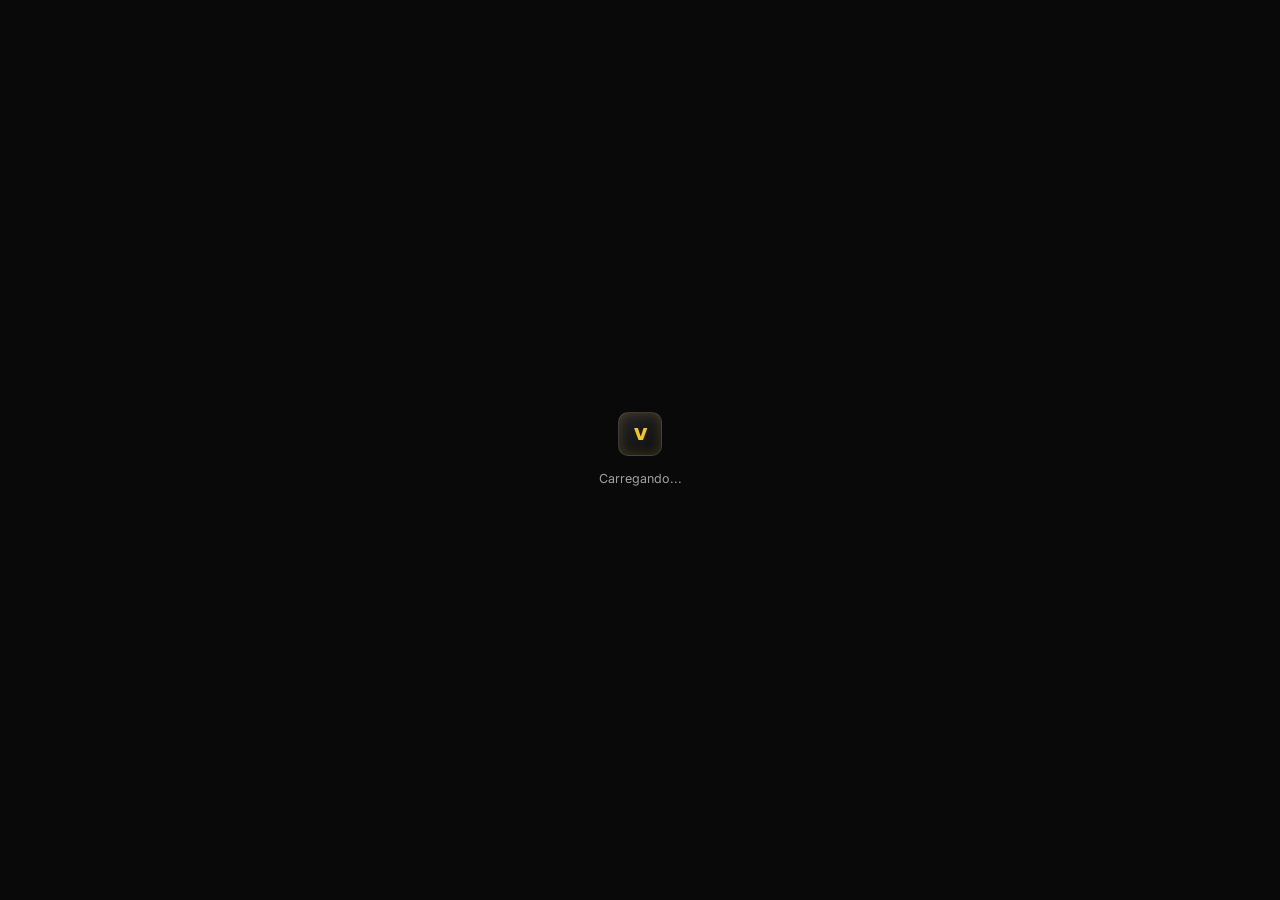
==== index.html @ 4b753980 "primeiro commit" ====
<!DOCTYPE html>
<html lang="pt-BR">
<head>
<meta charset="UTF-8">
<meta name="viewport" content="width=device-width, initial-scale=1.0">
<title>Vigilante — Painel Pessoal</title>
<link rel="preconnect" href="https://fonts.googleapis.com">
<link rel="preconnect" href="https://fonts.gstatic.com" crossorigin>
<link href="https://fonts.googleapis.com/css2?family=Poppins:wght@500;600;700;800&family=Inter:wght@400;500;600;700&display=swap" rel="stylesheet">
<link rel="stylesheet" href="style.css">
</head>
<body data-anim="on">
<div class="spotlight-layer"><div class="spotlight-beam"></div></div>

<!-- Tela de carregamento — evita "piscar" a tela de login antes do Firebase responder -->
<div id="loadingScreen" role="status" aria-live="polite">
  <div class="mark" style="width:44px;height:44px;font-size:18px;">V</div>
  <span>Carregando...</span>
</div>

<!-- Transição leve entre telas (login/cadastro <-> dashboard) -->
<div id="routeTransition" aria-hidden="true"><div class="spin"></div></div>

<!-- Overlay do menu lateral no mobile -->
<div class="sidebar-backdrop" id="sidebarBackdrop"></div>

<!-- ============================= LOGIN ============================= -->
<div class="auth-screen" id="screenLogin">
  <div class="auth-box">
    <div class="mark">V</div>
    <h2>Bem-vindo de volta</h2>
    <div class="sub">Entre para acessar seu painel</div>
    <div class="auth-error" id="loginError"></div>
    <form id="loginForm">
      <div class="field"><label>E-mail</label><input type="email" id="loginEmail" required placeholder="voce@email.com"></div>
      <div class="field"><label>Senha</label><input type="password" id="loginPassword" required placeholder="••••••••"></div>
      <button class="btn btn-accent" type="submit">Entrar</button>
    </form>
    <div class="switch"><a id="goForgot">Esqueci minha senha</a></div>
    <div class="switch">Não tem conta? <a id="goSignup">Criar conta</a></div>
  </div>
</div>

<!-- ============================= CADASTRO ============================= -->
<div class="auth-screen" id="screenSignup">
  <div class="auth-box">
    <div class="mark">V</div>
    <h2>Criar conta</h2>
    <div class="sub">Comece a organizar sua rotina</div>
    <div class="auth-error" id="signupError"></div>
    <form id="signupForm">
      <div class="field"><label>Nome</label><input type="text" id="signupName" required placeholder="Seu nome"></div>
      <div class="field"><label>E-mail</label><input type="email" id="signupEmail" required placeholder="voce@email.com"></div>
      <div class="field"><label>Senha</label><input type="password" id="signupPassword" required minlength="6" placeholder="Mínimo 6 caracteres"></div>
      <div class="field"><label>Confirmar senha</label><input type="password" id="signupConfirm" required minlength="6" placeholder="Repita a senha"></div>
      <button class="btn btn-accent" type="submit">Criar conta</button>
    </form>
    <div class="switch">Já tem conta? <a id="goLoginFromSignup">Entrar</a></div>
  </div>
</div>

<!-- ============================= RECUPERAR SENHA ============================= -->
<div class="auth-screen" id="screenForgot">
  <div class="auth-box">
    <div class="mark">V</div>
    <h2>Recuperar senha</h2>
    <div class="sub">Enviaremos um link de redefinição para o seu e-mail</div>
    <div class="auth-error" id="forgotError"></div>
    <div class="auth-success" id="forgotSuccess"></div>
    <form id="forgotForm">
      <div class="field"><label>E-mail</label><input type="email" id="forgotEmail" required placeholder="voce@email.com"></div>
      <button class="btn btn-accent" type="submit">Enviar link</button>
    </form>
    <div class="switch"><a id="goLoginFromForgot">Voltar para o login</a></div>
  </div>
</div>

<!-- ============================= APP (PROTEGIDO) ============================= -->
<div class="app" id="appRoot">
  <!-- ============================= SIDEBAR ============================= -->
  <aside class="sidebar" id="sidebar">
    <div class="sidebar-head">
      <div class="mark">V</div>
      <div>
        <div class="title">Vigilante</div>
        <div class="sub">painel pessoal</div>
      </div>
      <button class="collapse-btn" id="collapseBtn" title="Recolher menu" aria-label="Recolher menu lateral" aria-expanded="true">◂</button>
    </div>
    <nav class="nav" id="navList" aria-label="Navegação principal">
      <button class="nav-item active" data-view="dashboard" aria-current="page"><span class="ic" aria-hidden="true">🏠</span><span class="label">Dashboard</span></button>
      <button class="nav-item" data-view="financeiro"><span class="ic" aria-hidden="true">💰</span><span class="label">Financeiro</span></button>
      <button class="nav-item" data-view="reserva"><span class="ic" aria-hidden="true">🏦</span><span class="label">Reserva Financeira</span></button>
      <button class="nav-item" data-view="contas"><span class="ic" aria-hidden="true">📅</span><span class="label">Contas</span></button>
      <button class="nav-item" data-view="habitos"><span class="ic" aria-hidden="true">✅</span><span class="label">Hábitos</span></button>
      <button class="nav-item" data-view="notas"><span class="ic" aria-hidden="true">📝</span><span class="label">Notas</span></button>
      <button class="nav-item" data-view="treinos"><span class="ic" aria-hidden="true">🏋️</span><span class="label">Treinos</span></button>
      <button class="nav-item" data-view="config"><span class="ic" aria-hidden="true">⚙️</span><span class="label">Configurações</span></button>
    </nav>
    <div class="sidebar-foot">
      <div class="user-chip">
        <div class="avatar" id="sideAvatar">U</div>
        <div style="flex:1;">
          <div class="name" id="sideName">Usuário</div>
          <div class="role">Modo foco ativo</div>
        </div>
        <button class="icon-btn" id="logoutBtn" title="Sair" aria-label="Sair da conta" style="width:32px;height:32px;">⏻</button>
      </div>
    </div>
  </aside>

  <!-- ============================= MAIN ============================= -->
  <main class="main">
    <div class="topbar">
      <div>
        <div class="greeting" id="greetingText"><span class="wave" aria-hidden="true">👋</span> Olá</div>
        <div class="datetime" id="datetimeText"></div>
      </div>
      <div class="topbar-right">
        <button class="icon-btn mobile-toggle" id="mobileMenuBtn" title="Menu" aria-label="Abrir menu lateral">☰</button>
        <button class="icon-btn" id="exportQuickBtn" title="Exportar dados" aria-label="Exportar dados em JSON">⭳</button>
      </div>
    </div>

    <!-- ---------------- DASHBOARD ---------------- -->
    <section class="view active" id="view-dashboard">
      <div class="grid cols-5" id="dashCards"></div>

      <div class="grid cols-2" style="margin-top:18px;">
        <div class="card">
          <div class="panel-title">Evolução financeira <span class="muted">últimos 6 meses</span></div>
          <div class="canvas-wrap"><canvas id="chartFinance"></canvas></div>
        </div>
        <div class="card">
          <div class="panel-title">Evolução dos hábitos <span class="muted">últimos 7 dias</span></div>
          <div class="canvas-wrap"><canvas id="chartHabits"></canvas></div>
        </div>
      </div>

      <div class="grid cols-2" style="margin-top:18px;">
        <div class="card">
          <div class="panel-title">Resumo do dia</div>
          <div class="list" id="todaySummary"></div>
        </div>
        <div class="card">
          <div class="panel-title">Contas próximas do vencimento</div>
          <div class="list" id="upcomingBills"></div>
        </div>
      </div>
    </section>

    <!-- ---------------- FINANCEIRO ---------------- -->
    <section class="view" id="view-financeiro">
      <div class="section-head">
        <div><h2>Financeiro</h2><p>Receitas, despesas e seu saldo em tempo real</p></div>
        <div style="display:flex; gap:10px;">
          <button class="btn" onclick="openTxModal('receita')">＋ Receita</button>
          <button class="btn btn-accent" onclick="openTxModal('despesa')">＋ Despesa</button>
        </div>
      </div>
      <div class="grid cols-3">
        <div class="card stat-card"><div class="top-row"><span class="label">Total recebido</span><div class="ic-badge">↑</div></div><div class="value" id="finTotalIn">R$ 0,00</div></div>
        <div class="card stat-card"><div class="top-row"><span class="label">Total gasto</span><div class="ic-badge">↓</div></div><div class="value" id="finTotalOut">R$ 0,00</div></div>
        <div class="card stat-card"><div class="top-row"><span class="label">Saldo disponível</span><div class="ic-badge">Σ</div></div><div class="value" id="finBalance">R$ 0,00</div></div>
      </div>
      <div class="grid cols-2" style="margin-top:16px;">
        <div class="card">
          <div class="panel-title">Gráfico mensal</div>
          <div class="canvas-wrap"><canvas id="chartFinanceMonthly"></canvas></div>
        </div>
        <div class="card">
          <div class="panel-title">Histórico <span class="muted" id="txCount"></span></div>
          <div class="list" id="txList" style="max-height:280px; overflow-y:auto;"></div>
        </div>
      </div>
    </section>

    <!-- ---------------- RESERVA FINANCEIRA ---------------- -->
    <section class="view" id="view-reserva">
      <div class="section-head">
        <div><h2>Reserva Financeira</h2><p>Suas metas de longo prazo, sob controle</p></div>
        <button class="btn btn-accent" onclick="openGoalModal()">＋ Nova meta</button>
      </div>
      <div class="grid cols-3" id="goalsGrid"></div>
    </section>

    <!-- ---------------- CONTAS ---------------- -->
    <section class="view" id="view-contas">
      <div class="section-head">
        <div><h2>Contas</h2><p>Suas contas fixas, sempre em dia</p></div>
        <button class="btn btn-accent" onclick="openBillModal()">＋ Nova conta</button>
      </div>
      <div class="list" id="billsList"></div>
    </section>

    <!-- ---------------- HÁBITOS ---------------- -->
    <section class="view" id="view-habitos">
      <div class="section-head">
        <div><h2>Hábitos</h2><p>Disciplina diária, medida com precisão</p></div>
        <button class="btn btn-accent" onclick="openHabitModal()">＋ Novo hábito</button>
      </div>
      <div class="grid cols-3" id="habitsGrid"></div>
    </section>

    <!-- ---------------- NOTAS ---------------- -->
    <section class="view" id="view-notas">
      <div class="section-head">
        <div><h2>Notas</h2><p>Suas anotações, organizadas por data</p></div>
        <div style="display:flex; gap:10px; align-items:center;">
          <div class="search-bar"><span>🔍</span><input type="text" id="noteSearch" placeholder="Pesquisar notas..."></div>
          <button class="btn btn-accent" onclick="openNoteModal()">＋ Nova nota</button>
        </div>
      </div>
      <div class="notes-grid" id="notesGrid"></div>
    </section>

    <!-- ---------------- TREINOS ---------------- -->
    <section class="view" id="view-treinos">
      <div class="section-head">
        <div><h2>Treinos</h2><p>Cargas, séries e evolução na academia</p></div>
        <button class="btn btn-accent" onclick="openWorkoutModal()">＋ Registrar exercício</button>
      </div>
      <div class="grid cols-3" style="margin-bottom:16px;">
        <div class="card stat-card"><span class="label">Treinos realizados</span><div class="value" id="wkTotal">0</div></div>
        <div class="card stat-card"><span class="label">Tempo médio de treino</span><div class="value" id="wkAvgTime">0 min</div></div>
        <div class="card stat-card"><span class="label">Grupo mais treinado</span><div class="value" id="wkTopGroup">—</div></div>
      </div>
      <div class="tabs" id="workoutTabs"></div>
      <div class="grid cols-2">
        <div class="card">
          <div class="panel-title">Histórico</div>
          <div class="list" id="workoutHistory" style="max-height:320px; overflow-y:auto;"></div>
        </div>
        <div class="card">
          <div class="panel-title">Evolução de carga</div>
          <div class="canvas-wrap"><canvas id="chartLoad"></canvas></div>
        </div>
      </div>
    </section>

    <!-- ---------------- CONFIGURAÇÕES ---------------- -->
    <section class="view" id="view-config">
      <div class="section-head"><div><h2>Configurações</h2><p>Personalize seu painel</p></div></div>
      <div class="grid cols-2">
        <div class="card">
          <div class="panel-title">Perfil</div>
          <div class="avatar-upload">
            <button type="button" class="avatar-big" id="avatarBig" aria-label="Alterar foto de perfil">
              <span id="avatarBigInner">U</span>
              <span class="edit-badge" id="avatarEditBadge">Trocar foto</span>
            </button>
            <div class="meta">JPG, PNG ou WEBP<br>Tamanho máximo de 5 MB</div>
            <input type="file" id="avatarFileInput" accept="image/jpeg,image/png,image/webp" class="sr-only" aria-hidden="true">
          </div>
          <div class="field"><label>Nome de usuário</label><input type="text" id="cfgName" placeholder="Seu nome"></div>
          <button class="btn btn-accent" onclick="saveProfile()">Salvar perfil</button>
        </div>
        <div class="card">
          <div class="panel-title">Aparência</div>
          <div class="settings-row">
            <div><div class="lbl">Cor de destaque</div><div class="desc">Escolha a cor principal da interface</div></div>
            <div style="display:flex; gap:10px;" id="colorDots"></div>
          </div>
          <div class="settings-row">
            <div><div class="lbl">Animações</div><div class="desc">Ativar transições e efeitos visuais</div></div>
            <div class="toggle on" id="animToggle" onclick="toggleAnim()"><div class="knob"></div></div>
          </div>
        </div>
        <div class="card">
          <div class="panel-title">Dados</div>
          <div class="settings-row">
            <div><div class="lbl">Exportar dados</div><div class="desc">Baixe um backup em formato JSON</div></div>
            <button class="btn" onclick="exportData()">Exportar</button>
          </div>
          <div class="settings-row">
            <div><div class="lbl">Importar dados</div><div class="desc">Restaure um backup anterior</div></div>
            <label class="btn" style="cursor:pointer;">Importar<input type="file" id="importFile" accept=".json" style="display:none;"></label>
          </div>
          <div class="settings-row">
            <div><div class="lbl">Limpar dados</div><div class="desc">Apaga tudo e reinicia o painel</div></div>
            <button class="btn" style="color:var(--danger); border-color:var(--danger-dim);" onclick="clearData()">Limpar tudo</button>
          </div>
        </div>
      </div>
    </section>
  </main>
</div>

<!-- ============================= MODAL (genérico) ============================= -->
<div class="modal-backdrop" id="modalBackdrop" role="presentation">
  <div class="modal" id="modalBox" role="dialog" aria-modal="true"></div>
</div>

<div id="toast-wrap" role="status" aria-live="polite"></div>

<!-- app.js é um módulo ES: importa firebase.js, auth.js e database.js internamente -->
<script type="module" src="app.js"></script>
</body>
</html>
---- style.css ----
/* =========================================================
   TOKENS — paleta, tipografia, sombras, raios
   ========================================================= */
:root{
  --bg:#09090a;
  --bg-grid: radial-gradient(circle at 15% 8%, rgba(245,197,24,0.055), transparent 45%),
             radial-gradient(circle at 85% 92%, rgba(255,255,255,0.02), transparent 40%);
  --surface: rgba(24,24,26,0.72);
  --surface-solid:#161618;
  --surface-2:#1d1d20;
  --surface-3:#242428;
  --graphite:#232326;
  --border: rgba(255,255,255,0.07);
  --border-strong: rgba(255,255,255,0.16);
  --accent:#F5C518;
  --accent-rgb:245,197,24;
  --accent-dim: rgba(245,197,24,0.14);
  --accent-dimmer: rgba(245,197,24,0.06);
  --accent-ink:#171400;
  --text:#F2F2F4;
  --text-dim:#9fa0a6;
  --text-faint:#63636a;
  --danger:#f0555a;
  --danger-dim: rgba(240,85,90,0.14);
  --success:#32dc90;
  --success-dim: rgba(50,220,144,0.14);
  --warn:#f5a623;
  --warn-dim: rgba(245,166,35,0.14);
  --radius-lg:20px;
  --radius-md:14px;
  --radius-sm:10px;
  --shadow-soft: 0 1px 0 rgba(255,255,255,0.03) inset, 0 14px 34px rgba(0,0,0,0.4), 0 2px 8px rgba(0,0,0,0.3);
  --shadow-lift: 0 1px 0 rgba(255,255,255,0.04) inset, 0 22px 48px rgba(0,0,0,0.48), 0 4px 12px rgba(0,0,0,0.35);
  --shadow-glow: 0 0 0 1px rgba(var(--accent-rgb),0.2), 0 10px 28px rgba(var(--accent-rgb),0.1);
  --ease: cubic-bezier(.22,1,.36,1);
  --ease-in: cubic-bezier(.5,0,.75,0);
  --dur-fast:.16s;
  --dur:.32s;
  --dur-slow:.5s;
  --sidebar-w: 252px;
  --sidebar-w-collapsed: 80px;
}
[data-anim="off"] *{ transition-duration: 0s !important; animation-duration: 0s !important; scroll-behavior:auto !important; }
@media (prefers-reduced-motion: reduce){
  *{ animation-duration: .001ms !important; transition-duration: .001ms !important; }
}

*{box-sizing:border-box; margin:0; padding:0;}
html{ scroll-behavior:smooth; }
html,body{height:100%;}
body{
  background:var(--bg);
  background-image: var(--bg-grid);
  color:var(--text);
  font-family:'Inter',system-ui,-apple-system,sans-serif;
  -webkit-font-smoothing:antialiased;
  text-rendering:optimizeLegibility;
  min-height:100vh;
  overflow-x:hidden;
  line-height:1.45;
  font-size:15px;
}
h1,h2,h3,.display{ font-family:'Poppins',system-ui,sans-serif; letter-spacing:-0.015em; line-height:1.25; }
p{ line-height:1.6; }
::selection{ background: var(--accent-dim); color:var(--accent); }
::-webkit-scrollbar{ width:8px; height:8px; }
::-webkit-scrollbar-thumb{ background:var(--graphite); border-radius:10px; }
::-webkit-scrollbar-thumb:hover{ background:var(--surface-3); }
::-webkit-scrollbar-track{ background:transparent; }
a{color:inherit;}
button{ font-family:inherit; cursor:pointer; color:inherit; }
button:disabled{ opacity:.6; cursor:not-allowed; }
img{ max-width:100%; display:block; }
:focus-visible{ outline:2px solid var(--accent); outline-offset:2px; border-radius:4px; }
.sr-only{ position:absolute; width:1px; height:1px; padding:0; margin:-1px; overflow:hidden; clip:rect(0,0,0,0); white-space:nowrap; border:0; }

/* =========================================================
   SPOTLIGHT — elemento de assinatura: feixe de vigia varrendo
   o topo do painel, discreto, remete à atmosfera sem copiar IP
   ========================================================= */
.spotlight-layer{
  position:fixed; inset:0; pointer-events:none; z-index:0; overflow:hidden;
}
.spotlight-beam{
  position:absolute; top:-40%; left:50%;
  width:140vmax; height:140vmax;
  background: conic-gradient(from 0deg at 50% 50%,
    transparent 0deg, rgba(var(--accent-rgb),0.05) 6deg, transparent 14deg, transparent 360deg);
  transform-origin:50% 50%;
  animation: sweep 16s linear infinite;
  opacity:.65;
  transform: translateX(-50%);
}
@keyframes sweep{ to{ transform: translateX(-50%) rotate(360deg); } }

/* =========================================================
   LAYOUT — .app começa oculto; só aparece com .active
   (correção do bug em que o menu lateral ficava visível após logout)
   ========================================================= */
.app{ display:none; min-height:100vh; position:relative; z-index:1; }
.app.active{ display:flex; animation: fadein var(--dur-slow) var(--ease); }

/* ---------- Sidebar ---------- */
.sidebar{
  width:var(--sidebar-w);
  flex-shrink:0;
  background: linear-gradient(180deg, rgba(21,21,23,.92), rgba(11,11,12,.94));
  border-right:1px solid var(--border);
  backdrop-filter: blur(20px); -webkit-backdrop-filter: blur(20px);
  display:flex; flex-direction:column;
  transition: width var(--dur) var(--ease), transform var(--dur) var(--ease);
  position:sticky; top:0; height:100vh; z-index:40;
}
.sidebar.collapsed{ width:var(--sidebar-w-collapsed); }
.sidebar-head{
  display:flex; align-items:center; gap:12px;
  padding:22px 20px; border-bottom:1px solid var(--border);
  white-space:nowrap; overflow:hidden;
}
.mark{
  width:34px; height:34px; border-radius:10px; flex-shrink:0;
  background: linear-gradient(145deg, var(--graphite), #0f0f10);
  border:1px solid var(--border-strong);
  display:flex; align-items:center; justify-content:center;
  color:var(--accent); font-weight:800; font-family:'Poppins';
  box-shadow: inset 0 0 12px rgba(var(--accent-rgb),.2);
}
.sidebar-head .title{ font-weight:700; font-size:15.5px; }
.sidebar-head .sub{ font-size:11px; color:var(--text-faint); margin-top:1px; }
.collapse-btn{
  margin-left:auto; background:none; border:none; color:var(--text-dim);
  width:30px; height:30px; border-radius:8px; display:flex; align-items:center; justify-content:center;
  transition:background var(--dur-fast), color var(--dur-fast);
}
.collapse-btn:hover{ background:var(--graphite); color:var(--text); }
.sidebar.collapsed .sidebar-head .title,
.sidebar.collapsed .sidebar-head .sub,
.sidebar.collapsed .collapse-btn{ display:none; }
.sidebar.collapsed .sidebar-head{ justify-content:center; }

.nav{ flex:1; padding:14px 12px; display:flex; flex-direction:column; gap:2px; overflow-y:auto; overflow-x:hidden; }
.nav-item{
  display:flex; align-items:center; gap:12px; padding:11px 12px; border-radius:var(--radius-sm);
  color:var(--text-dim); font-size:13.5px; font-weight:500; text-decoration:none; border:none;
  background:none; width:100%; text-align:left; white-space:nowrap; overflow:hidden;
  transition: background var(--dur-fast) var(--ease), color var(--dur-fast) var(--ease);
  position:relative;
}
.nav-item .ic{ font-size:16px; flex-shrink:0; width:20px; text-align:center; }
.nav-item:hover{ background:var(--graphite); color:var(--text); }
.nav-item.active{ background:var(--accent-dim); color:var(--accent); font-weight:600; }
.nav-item.active::before{
  content:''; position:absolute; left:-12px; top:50%; transform:translateY(-50%);
  width:4px; height:60%; background:var(--accent); border-radius:0 4px 4px 0;
}
.sidebar.collapsed .nav-item span.label{ display:none; }
.sidebar.collapsed .nav-item{ justify-content:center; }

.sidebar-foot{ padding:16px; border-top:1px solid var(--border); }
.user-chip{ display:flex; align-items:center; gap:10px; padding:8px; border-radius:var(--radius-sm); }
.avatar{
  width:36px; height:36px; border-radius:50%; flex-shrink:0; object-fit:cover;
  border:1.5px solid var(--accent); background:var(--graphite);
  display:flex; align-items:center; justify-content:center; font-weight:700; color:var(--accent);
  overflow:hidden; font-size:14px;
}
.user-chip .name{ font-size:13px; font-weight:600; white-space:nowrap; overflow:hidden; text-overflow:ellipsis; }
.user-chip .role{ font-size:11px; color:var(--text-faint); }
.sidebar.collapsed .user-chip .name, .sidebar.collapsed .user-chip .role, .sidebar.collapsed #logoutBtn{ display:none; }

/* Overlay escuro atrás do menu lateral no mobile — fecha ao clicar fora */
.sidebar-backdrop{
  display:none; position:fixed; inset:0; background:rgba(0,0,0,.55); z-index:35;
  opacity:0; transition:opacity var(--dur) var(--ease);
}
.sidebar-backdrop.show{ display:block; opacity:1; }

/* ---------- Main ---------- */
.main{ flex:1; min-width:0; padding:30px 36px 64px; position:relative; }
.topbar{ display:flex; align-items:flex-end; justify-content:space-between; margin-bottom:28px; gap:16px; flex-wrap:wrap; }
.greeting{ font-size:27px; font-weight:700; display:flex; align-items:center; gap:10px; }
.greeting .wave{ display:inline-block; animation: wave 2.4s ease-in-out infinite; transform-origin:70% 70%; }
@keyframes wave{ 0%,100%{transform:rotate(0)} 15%{transform:rotate(14deg)} 30%{transform:rotate(-8deg)} 45%{transform:rotate(14deg)} 60%{transform:rotate(0)} }
.datetime{ color:var(--text-dim); font-size:13px; margin-top:6px; }
.topbar-right{ display:flex; align-items:center; gap:10px; }
.icon-btn{
  width:40px; height:40px; border-radius:12px; background:var(--surface); border:1px solid var(--border);
  color:var(--text-dim); display:flex; align-items:center; justify-content:center; font-size:16px;
  transition: all var(--dur-fast) var(--ease); box-shadow: var(--shadow-soft);
}
.icon-btn:hover{ border-color:var(--accent); color:var(--accent); transform:translateY(-1px); }
.icon-btn:active{ transform:translateY(0); }

section.view{ display:none; }
section.view.active{ display:block; animation: fadein var(--dur-slow) var(--ease); }
@keyframes fadein{ from{opacity:0; transform:translateY(10px);} to{opacity:1; transform:translateY(0);} }

.section-head{ display:flex; align-items:center; justify-content:space-between; margin-bottom:20px; flex-wrap:wrap; gap:10px; }
.section-head h2{ font-size:21px; font-weight:700; }
.section-head p{ color:var(--text-dim); font-size:12.5px; margin-top:4px; }

/* ---------- Cards / Glass ---------- */
.card{
  background:var(--surface); border:1px solid var(--border); border-radius:var(--radius-lg);
  backdrop-filter: blur(16px); -webkit-backdrop-filter: blur(16px);
  box-shadow: var(--shadow-soft);
  padding:22px;
  transition: box-shadow var(--dur) var(--ease), border-color var(--dur) var(--ease);
}
.grid{ display:grid; gap:18px; }
.grid.cols-5{ grid-template-columns:repeat(5,1fr); }
.grid.cols-3{ grid-template-columns:repeat(3,1fr); }
.grid.cols-2{ grid-template-columns:repeat(2,1fr); }
@media (max-width:1200px){ .grid.cols-5{grid-template-columns:repeat(3,1fr);} }
@media (max-width:1024px){ .grid.cols-3{grid-template-columns:repeat(2,1fr);} .main{padding:26px 24px 56px;} }
@media (max-width:820px){ .grid.cols-5,.grid.cols-2{grid-template-columns:repeat(2,1fr);} }
@media (max-width:640px){ .grid.cols-5,.grid.cols-3,.grid.cols-2{grid-template-columns:1fr;} .main{padding:18px 14px 48px;} .greeting{font-size:22px;} }

.stat-card{ display:flex; flex-direction:column; gap:12px; transition: transform var(--dur) var(--ease), border-color var(--dur), box-shadow var(--dur); }
.stat-card:hover{ transform:translateY(-3px); border-color:var(--border-strong); box-shadow:var(--shadow-lift); }
.stat-card .top-row{ display:flex; align-items:center; justify-content:space-between; }
.stat-card .ic-badge{
  width:36px; height:36px; border-radius:11px; background:var(--accent-dimmer);
  display:flex; align-items:center; justify-content:center; color:var(--accent); font-size:16px;
}
.stat-card .label{ font-size:11.5px; color:var(--text-dim); text-transform:uppercase; letter-spacing:.07em; font-weight:600; }
.stat-card .value{ font-size:23px; font-weight:700; font-variant-numeric:tabular-nums; letter-spacing:-.01em; }
.stat-card .delta{ font-size:11.5px; color:var(--text-faint); }
.delta.up{ color:var(--success); } .delta.down{ color:var(--danger); }

.panel-title{ font-size:14.5px; font-weight:600; margin-bottom:16px; display:flex; align-items:center; justify-content:space-between; }
.panel-title .muted{ font-size:11.5px; color:var(--text-faint); font-weight:400; }

/* ---------- Buttons ---------- */
.btn{
  border:1px solid var(--border); background:var(--surface-2); color:var(--text);
  padding:10px 16px; border-radius:var(--radius-sm); font-size:13px; font-weight:600;
  display:inline-flex; align-items:center; justify-content:center; gap:7px; transition:all var(--dur-fast) var(--ease);
  position:relative;
}
.btn:hover{ border-color:var(--border-strong); transform:translateY(-1px); background:var(--surface-3); }
.btn:active{ transform:translateY(0); }
.btn-accent{ background:var(--accent); color:var(--accent-ink); border-color:var(--accent); }
.btn-accent:hover{ box-shadow:0 8px 22px rgba(var(--accent-rgb),.35); background:var(--accent); filter:brightness(1.05); }
.btn-ghost{ background:transparent; border-color:transparent; color:var(--text-dim); padding:6px 8px; box-shadow:none; }
.btn-ghost:hover{ color:var(--accent); background:var(--accent-dimmer); transform:none; }
.btn-danger-ghost{ background:transparent; border-color:transparent; color:var(--text-dim); padding:6px 8px; box-shadow:none; }
.btn-danger-ghost:hover{ color:var(--danger); background:var(--danger-dim); transform:none; }
.btn-sm{ padding:6px 11px; font-size:12px; }

/* Estado de carregamento em botões (ex: enviando formulário de login) */
.btn.is-loading{ color:transparent !important; pointer-events:none; }
.btn.is-loading::after{
  content:''; position:absolute; width:16px; height:16px; border-radius:50%;
  border:2px solid rgba(0,0,0,.25); border-top-color:currentColor; color:var(--accent-ink);
  animation: spin .7s linear infinite;
}
.btn:not(.btn-accent).is-loading::after{ color:var(--text); border:2px solid rgba(255,255,255,.15); border-top-color:var(--accent); }
@keyframes spin{ to{ transform:rotate(360deg); } }

/* ---------- Tables / lists ---------- */
.list{ display:flex; flex-direction:column; gap:9px; }
.row-item{
  display:flex; align-items:center; gap:12px; padding:13px 14px; border-radius:var(--radius-md);
  background:var(--surface-2); border:1px solid transparent; transition:border-color var(--dur-fast), transform var(--dur-fast);
}
.row-item:hover{ border-color:var(--border); }
.row-item .ic{ width:36px; height:36px; border-radius:10px; display:flex; align-items:center; justify-content:center; flex-shrink:0; font-size:15px; }
.row-item .info{ flex:1; min-width:0; }
.row-item .info .t1{ font-size:13.5px; font-weight:600; }
.row-item .info .t2{ font-size:11.5px; color:var(--text-faint); margin-top:1px; }
.row-item .amount{ font-weight:700; font-variant-numeric:tabular-nums; font-size:13.5px; white-space:nowrap; }
.amount.in{ color:var(--success); } .amount.out{ color:var(--danger); }
.row-actions{ display:flex; gap:2px; flex-shrink:0; }

.badge{ padding:4px 10px; border-radius:20px; font-size:10.5px; font-weight:700; text-transform:uppercase; letter-spacing:.04em; border:none; }
.badge.paid{ background:var(--success-dim); color:var(--success); }
.badge.pending{ background:var(--warn-dim); color:var(--warn); }
.badge.late{ background:var(--danger-dim); color:var(--danger); }

.empty{ text-align:center; padding:44px 20px; color:var(--text-faint); font-size:13px; }
.empty .ic{ font-size:32px; display:block; margin-bottom:12px; opacity:.55; }

/* ---------- Progress ---------- */
.progress-bar{ height:9px; border-radius:20px; background:var(--graphite); overflow:hidden; }
.progress-bar > div{ height:100%; background:linear-gradient(90deg, var(--accent), #fff3c4); border-radius:20px; transition:width .7s var(--ease); }

.dial{ position:relative; width:76px; height:76px; flex-shrink:0; }
.dial svg{ transform:rotate(-90deg); }
.dial .bg{ stroke:var(--graphite); fill:none; stroke-width:7; }
.dial .fg{ stroke:var(--accent); fill:none; stroke-width:7; stroke-linecap:round; transition:stroke-dashoffset .8s var(--ease); }
.dial .pct{ position:absolute; inset:0; display:flex; align-items:center; justify-content:center; font-size:13px; font-weight:700; }

/* ---------- Forms / Modal ---------- */
.modal-backdrop{
  position:fixed; inset:0; background:rgba(0,0,0,.62); backdrop-filter:blur(5px);
  display:flex; align-items:center; justify-content:center; z-index:100; opacity:0; pointer-events:none;
  transition:opacity var(--dur) var(--ease); padding:20px;
}
.modal-backdrop.open{ opacity:1; pointer-events:all; }
.modal{
  background:var(--surface-solid); border:1px solid var(--border-strong); border-radius:var(--radius-lg);
  width:min(460px,94vw); max-height:86vh; overflow-y:auto; box-shadow:var(--shadow-lift);
  transform:translateY(16px) scale(.97); transition:transform var(--dur) var(--ease); padding:26px;
}
.modal-backdrop.open .modal{ transform:translateY(0) scale(1); }
.modal-head{ display:flex; align-items:center; justify-content:space-between; margin-bottom:20px; }
.modal-head h3{ font-size:16.5px; font-weight:700; }
.field{ margin-bottom:15px; }
.field label{ display:block; font-size:11.5px; color:var(--text-dim); margin-bottom:7px; font-weight:600; text-transform:uppercase; letter-spacing:.05em; }
.field input, .field select, .field textarea{
  width:100%; background:var(--surface-2); border:1px solid var(--border); color:var(--text);
  padding:11px 13px; border-radius:var(--radius-sm); font-size:13.5px; font-family:inherit;
  transition:border-color var(--dur-fast), box-shadow var(--dur-fast);
}
.field input:focus, .field select:focus, .field textarea:focus{ border-color:var(--accent); box-shadow:0 0 0 3px var(--accent-dimmer); outline:none; }
.field textarea{ resize:vertical; min-height:72px; }
.field-row{ display:flex; gap:10px; }
.field-row > .field{ flex:1; min-width:0; }
@media (max-width:480px){ .field-row{ flex-direction:column; gap:0; } }
.chip-select{ display:flex; flex-wrap:wrap; gap:7px; }
.chip-select .chip{
  padding:6px 12px; border-radius:20px; background:var(--surface-2); border:1px solid var(--border);
  font-size:12px; color:var(--text-dim); transition:all var(--dur-fast); cursor:pointer;
}
.chip-select .chip.active{ background:var(--accent-dim); border-color:var(--accent); color:var(--accent); }
.modal-actions{ display:flex; justify-content:flex-end; gap:10px; margin-top:8px; }

/* ---------- Toast ---------- */
#toast-wrap{ position:fixed; bottom:22px; right:22px; display:flex; flex-direction:column; gap:10px; z-index:200; max-width:calc(100vw - 32px); }
.toast{
  background:var(--surface-solid); border:1px solid var(--border-strong); border-left:3px solid var(--accent);
  padding:13px 16px; border-radius:var(--radius-sm); font-size:13px; box-shadow:var(--shadow-lift);
  animation: toastin .35s var(--ease); max-width:300px;
}
@keyframes toastin{ from{opacity:0; transform:translateX(24px);} to{opacity:1; transform:translateX(0);} }
.toast.success{ border-left-color:var(--success); } .toast.danger{ border-left-color:var(--danger); }

/* ---------- Habit "check" burst ---------- */
.burst{ position:fixed; pointer-events:none; z-index:300; font-size:22px; animation:burstUp 0.9s ease-out forwards; }
@keyframes burstUp{ 0%{ transform:translateY(0) scale(.6); opacity:1;} 100%{ transform:translateY(-46px) scale(1.3); opacity:0;} }

/* ---------- Tabs (workout split) ---------- */
.tabs{ display:flex; gap:8px; flex-wrap:wrap; margin-bottom:18px; }
.tab{ padding:8px 15px; border-radius:20px; background:var(--surface-2); border:1px solid var(--border); font-size:12.5px; color:var(--text-dim); transition:all var(--dur-fast); }
.tab:hover{ border-color:var(--border-strong); color:var(--text); }
.tab.active{ background:var(--accent-dim); border-color:var(--accent); color:var(--accent); font-weight:600; }

/* ---------- Notes ---------- */
.notes-grid{ display:grid; grid-template-columns:repeat(auto-fill,minmax(230px,1fr)); gap:14px; }
.note-card{ background:var(--surface-2); border:1px solid var(--border); border-radius:var(--radius-md); padding:16px; position:relative; transition:transform var(--dur-fast), box-shadow var(--dur-fast); min-height:140px; display:flex; flex-direction:column; }
.note-card:hover{ transform:translateY(-2px); border-color:var(--border-strong); box-shadow:var(--shadow-soft); }
.note-card .pin{ position:absolute; top:12px; right:12px; color:var(--text-faint); background:none; border:none; font-size:14px; }
.note-card.pinned .pin{ color:var(--accent); }
.note-card h4{ font-size:13.5px; font-weight:700; margin-bottom:6px; padding-right:22px; }
.note-card p{
  font-size:12px; color:var(--text-dim); flex:1; line-height:1.55;
  display:-webkit-box; -webkit-line-clamp:5; -webkit-box-orient:vertical; overflow:hidden;
  white-space:pre-wrap; word-break:break-word;
}
.note-card .meta{ font-size:10.5px; color:var(--text-faint); margin-top:10px; display:flex; justify-content:space-between; align-items:center; }

/* ---------- Search bar ---------- */
.search-bar{ display:flex; align-items:center; gap:8px; background:var(--surface-2); border:1px solid var(--border); border-radius:var(--radius-sm); padding:9px 13px; max-width:280px; transition:border-color var(--dur-fast); }
.search-bar:focus-within{ border-color:var(--accent); }
.search-bar input{ background:none; border:none; color:var(--text); font-size:13px; width:100%; }
.search-bar input:focus{ outline:none; }

/* ---------- Settings ---------- */
.color-dot{ width:30px; height:30px; border-radius:50%; border:2px solid transparent; cursor:pointer; transition:transform var(--dur-fast); position:relative; }
.color-dot:hover{ transform:scale(1.12); }
.color-dot.active{ border-color:#fff; box-shadow:0 0 0 2px var(--surface); }
.toggle{ width:44px; height:24px; border-radius:20px; background:var(--graphite); position:relative; border:1px solid var(--border); transition:background var(--dur-fast); flex-shrink:0; }
.toggle.on{ background:var(--accent-dim); border-color:var(--accent); }
.toggle .knob{ position:absolute; top:2px; left:2px; width:18px; height:18px; border-radius:50%; background:var(--text-dim); transition:all var(--dur-fast) var(--ease); }
.toggle.on .knob{ left:22px; background:var(--accent); }
.settings-row{ display:flex; align-items:center; justify-content:space-between; padding:15px 0; border-bottom:1px solid var(--border); gap:16px; flex-wrap:wrap; }
.settings-row:last-child{ border-bottom:none; }
.settings-row .lbl{ font-size:13.5px; font-weight:600; }
.settings-row .desc{ font-size:11.5px; color:var(--text-faint); margin-top:3px; }

/* Upload de foto de perfil */
.avatar-upload{ display:flex; align-items:center; gap:16px; margin-bottom:20px; }
.avatar-upload .avatar-big{
  width:72px; height:72px; border-radius:50%; border:2px solid var(--accent); background:var(--graphite);
  display:flex; align-items:center; justify-content:center; font-weight:700; color:var(--accent); font-size:24px;
  overflow:hidden; cursor:pointer; position:relative; flex-shrink:0; transition:opacity var(--dur-fast);
}
.avatar-upload .avatar-big img{ width:100%; height:100%; object-fit:cover; }
.avatar-upload .avatar-big:hover{ opacity:.85; }
.avatar-upload .avatar-big .edit-badge{
  position:absolute; inset:0; background:rgba(0,0,0,.45); color:#fff; display:flex; align-items:center; justify-content:center;
  font-size:11px; opacity:0; transition:opacity var(--dur-fast); text-align:center;
}
.avatar-upload .avatar-big:hover .edit-badge{ opacity:1; }
.avatar-upload .avatar-big.uploading .edit-badge{ opacity:1; }
.avatar-upload .meta{ font-size:11.5px; color:var(--text-faint); line-height:1.6; }

.canvas-wrap{ width:100%; height:220px; position:relative; }
canvas{ width:100% !important; height:100% !important; }

.mobile-toggle{ display:none; }
@media (max-width: 900px){
  .sidebar{ position:fixed; left:0; top:0; z-index:50; transform:translateX(-100%); box-shadow:var(--shadow-lift); }
  .sidebar.mobile-open{ transform:translateX(0); }
  .mobile-toggle{ display:flex; }
}
@media (max-width:480px){
  .card{ padding:17px; }
  .modal{ padding:20px; }
  .avatar-upload{ gap:12px; }
}

/* =========================================================
   TELAS DE AUTENTICAÇÃO (login, cadastro, recuperação de senha)
   ========================================================= */
.auth-screen{
  min-height:100vh; display:none; align-items:center; justify-content:center; padding:24px; position:relative; z-index:1;
}
.auth-screen.active{ display:flex; }
.auth-box{
  width:min(380px,94vw); background:var(--surface); border:1px solid var(--border); border-radius:var(--radius-lg);
  backdrop-filter: blur(16px); box-shadow: var(--shadow-lift); padding:34px 28px; animation: fadein var(--dur-slow) var(--ease);
}
.auth-box .mark{ width:44px; height:44px; font-size:18px; margin:0 auto 14px; }
.auth-box h2{ text-align:center; font-size:19px; font-weight:700; margin-bottom:4px; }
.auth-box .sub{ text-align:center; font-size:12.5px; color:var(--text-dim); margin-bottom:24px; }
.auth-box .field label{ font-size:11px; }
.auth-box .btn{ width:100%; justify-content:center; padding:12px; font-size:13.5px; }
.auth-box .switch{ text-align:center; font-size:12.5px; color:var(--text-dim); margin-top:16px; }
.auth-box .switch a{ color:var(--accent); font-weight:600; cursor:pointer; text-decoration:none; }
.auth-box .switch a:hover{ text-decoration:underline; }
.auth-error{ background:var(--danger-dim); color:var(--danger); border-radius:var(--radius-sm); padding:10px 13px; font-size:12px; margin-bottom:15px; display:none; }
.auth-error.show{ display:block; animation: fadein var(--dur) var(--ease); }
.auth-success{ background:var(--success-dim); color:var(--success); border-radius:var(--radius-sm); padding:10px 13px; font-size:12px; margin-bottom:15px; display:none; }
.auth-success.show{ display:block; animation: fadein var(--dur) var(--ease); }

#loadingScreen{
  position:fixed; inset:0; background:var(--bg); display:flex; align-items:center; justify-content:center;
  flex-direction:column; gap:14px; z-index:500; transition:opacity var(--dur) var(--ease), visibility var(--dur);
}
#loadingScreen.hidden{ opacity:0; visibility:hidden; pointer-events:none; }
#loadingScreen .mark{ animation: pulseLoad 1.3s ease-in-out infinite; }
@keyframes pulseLoad{ 0%,100%{opacity:.5;} 50%{opacity:1;} }
#loadingScreen span{ color:var(--text-dim); font-size:12.5px; }

/* Overlay leve de transição entre telas (login <-> dashboard) */
#routeTransition{
  position:fixed; inset:0; background:var(--bg); z-index:400; display:flex; align-items:center; justify-content:center;
  opacity:0; pointer-events:none; transition:opacity var(--dur) var(--ease);
}
#routeTransition.show{ opacity:1; pointer-events:all; }
#routeTransition .spin{
  width:30px; height:30px; border-radius:50%; border:3px solid var(--graphite); border-top-color:var(--accent);
  animation: spin .7s linear infinite;
}
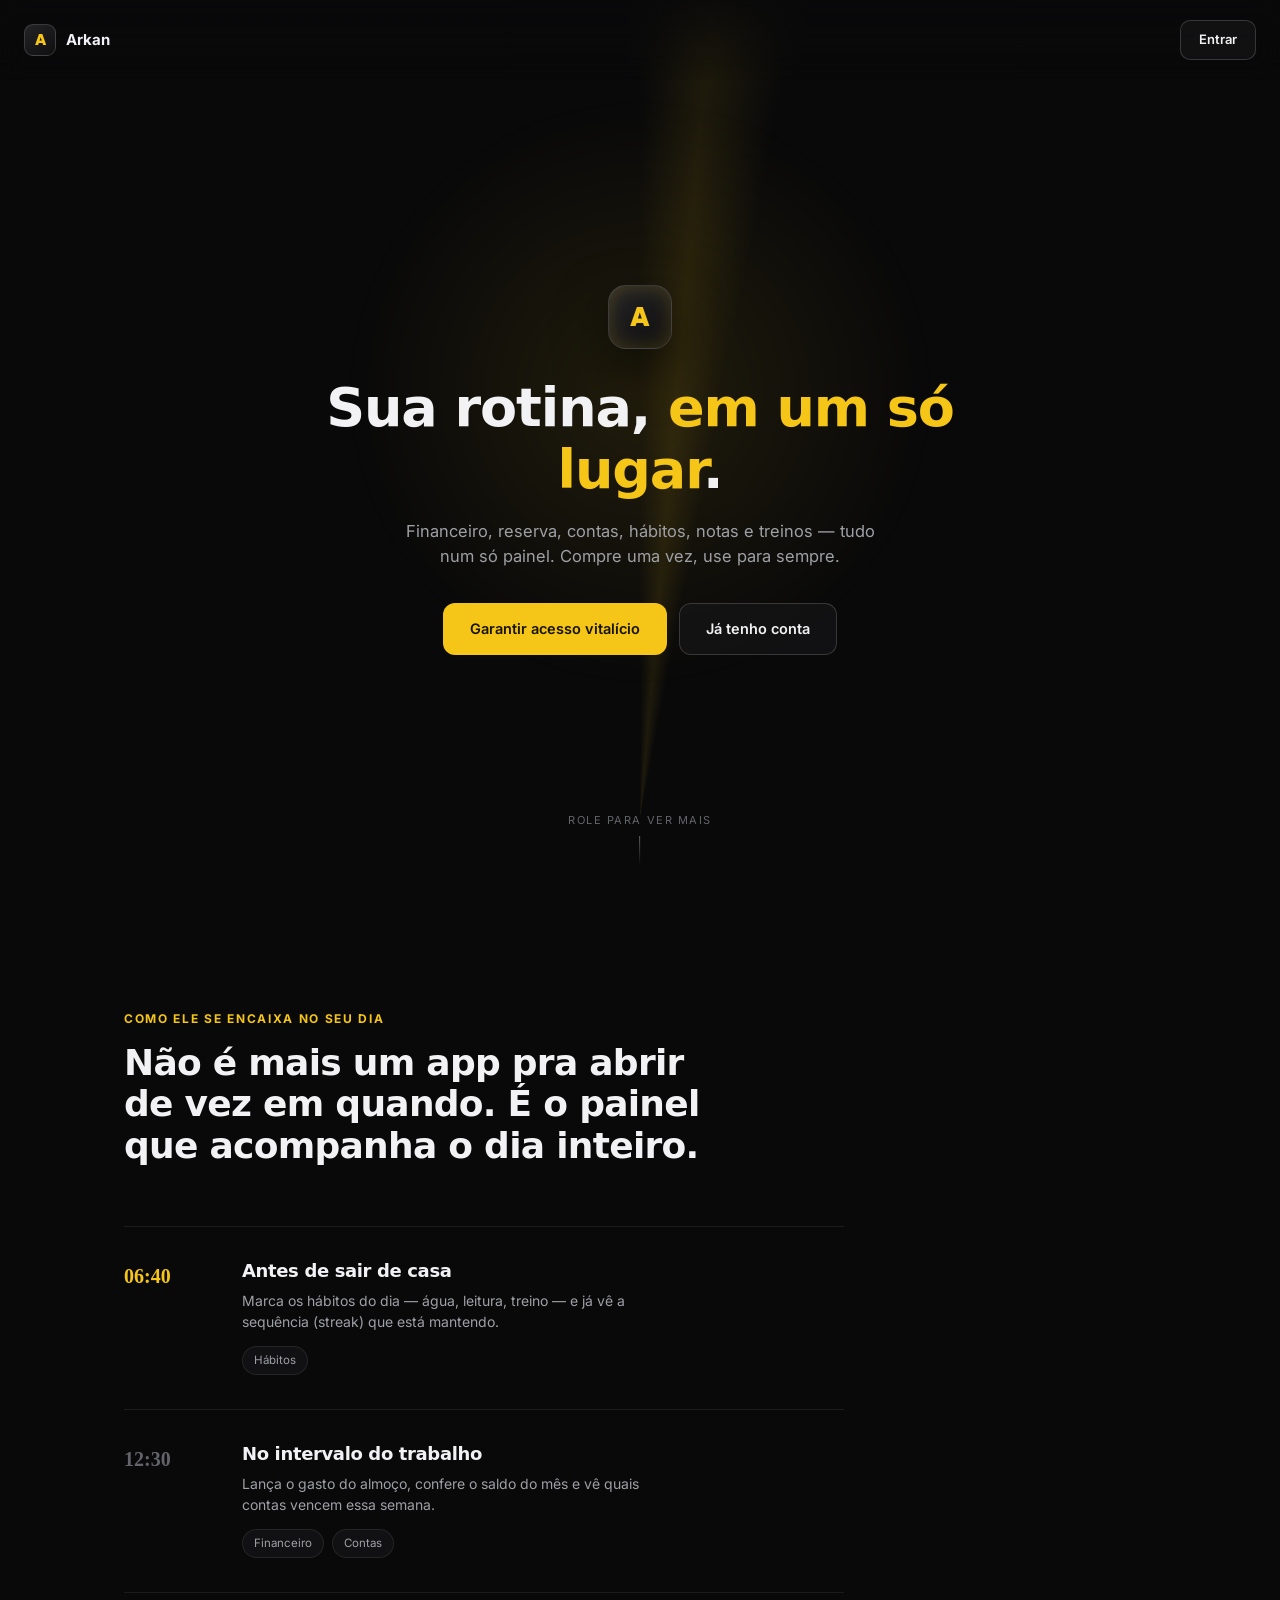
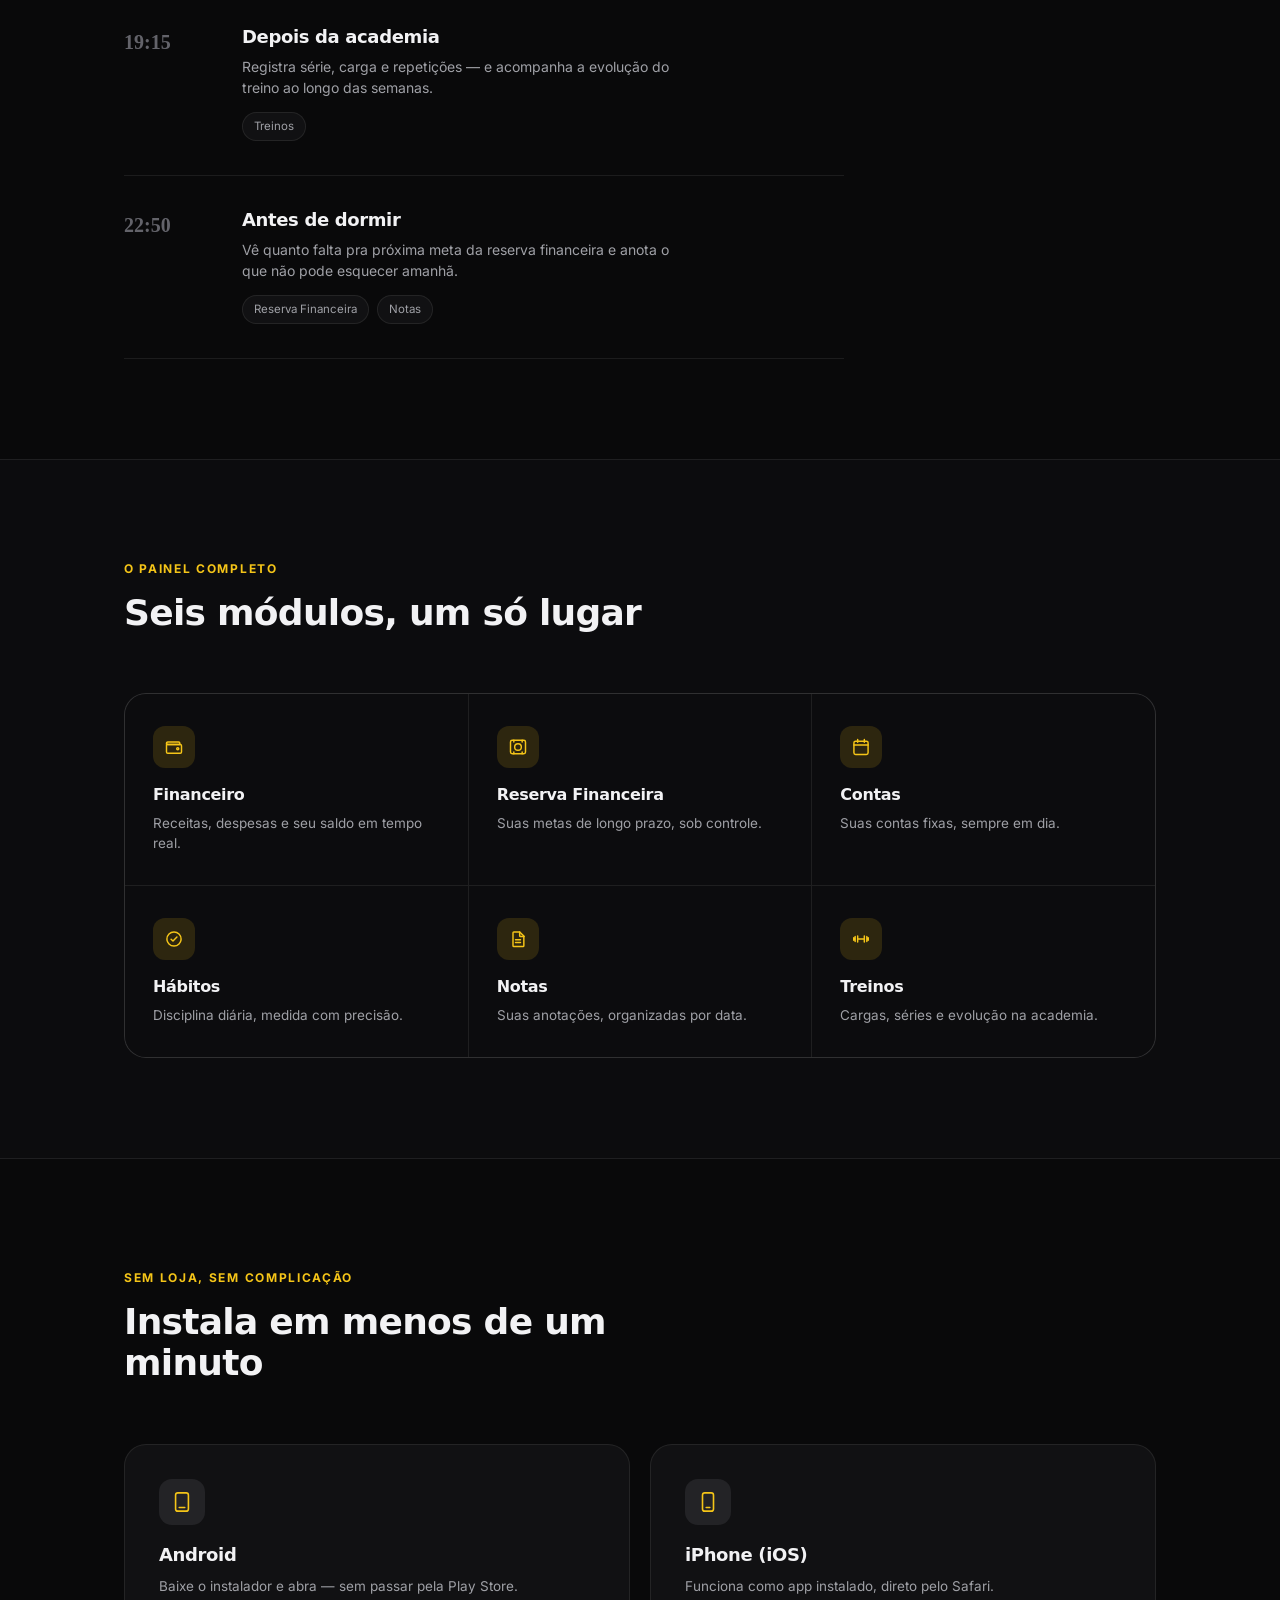
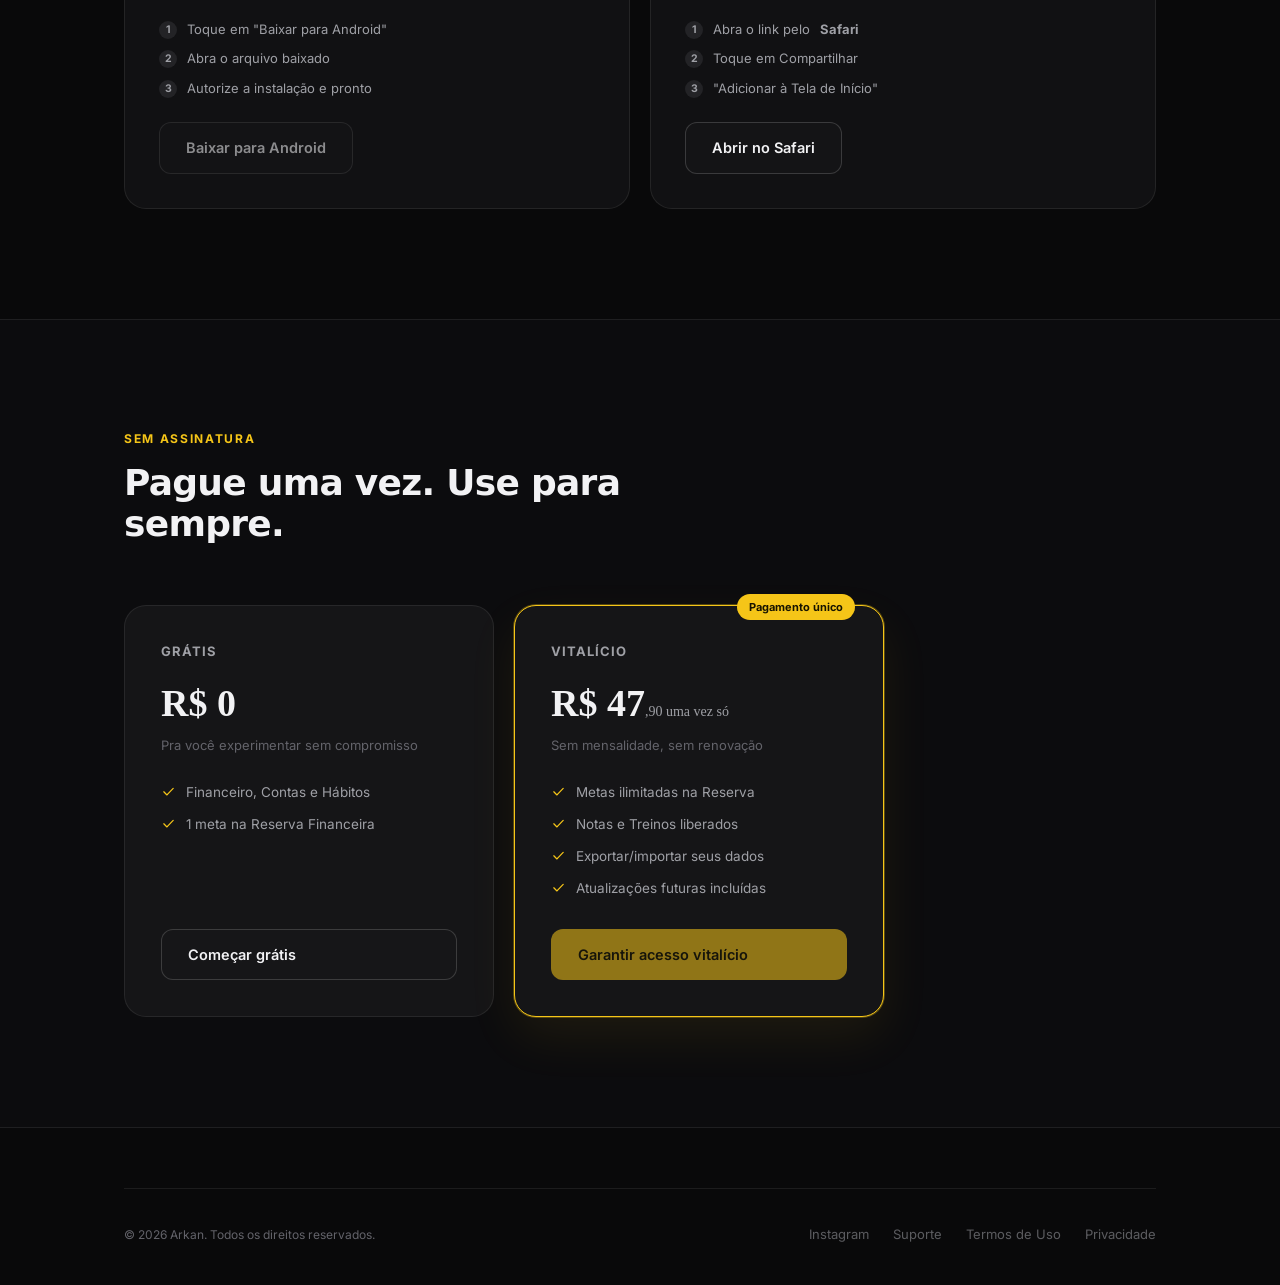
==== commit c336c995: "atualização branding" ====
--- a/index.html
+++ b/index.html
@@ -3,297 +3,205 @@
 <head>
 <meta charset="UTF-8">
 <meta name="viewport" content="width=device-width, initial-scale=1.0">
-<title>Vigilante — Painel Pessoal</title>
+<meta name="description" content="Arkan — o painel pessoal que acompanha o seu dia inteiro. Financeiro, reserva, contas, hábitos, notas e treinos, num só app. Acesso vitalício, sem assinatura.">
+<meta name="color-scheme" content="dark">
+<meta name="theme-color" content="#09090a">
+<title>Arkan — Sua rotina em um só painel</title>
+<link rel="icon" href="app/icons/favicon-32.png" sizes="32x32" type="image/png">
 <link rel="preconnect" href="https://fonts.googleapis.com">
 <link rel="preconnect" href="https://fonts.gstatic.com" crossorigin>
-<link href="https://fonts.googleapis.com/css2?family=Poppins:wght@500;600;700;800&family=Inter:wght@400;500;600;700&display=swap" rel="stylesheet">
-<link rel="stylesheet" href="style.css">
+<link href="https://fonts.googleapis.com/css2?family=Poppins:wght@600;700;800&family=Inter:wght@400;500;600;700&display=swap" rel="stylesheet">
+<link rel="stylesheet" href="landing.css">
 </head>
-<body data-anim="on">
-<div class="spotlight-layer"><div class="spotlight-beam"></div></div>
-
-<!-- Tela de carregamento — evita "piscar" a tela de login antes do Firebase responder -->
-<div id="loadingScreen" role="status" aria-live="polite">
-  <div class="mark" style="width:44px;height:44px;font-size:18px;">V</div>
-  <span>Carregando...</span>
-</div>
-
-<!-- Transição leve entre telas (login/cadastro <-> dashboard) -->
-<div id="routeTransition" aria-hidden="true"><div class="spin"></div></div>
-
-<!-- Overlay do menu lateral no mobile -->
-<div class="sidebar-backdrop" id="sidebarBackdrop"></div>
-
-<!-- ============================= LOGIN ============================= -->
-<div class="auth-screen" id="screenLogin">
-  <div class="auth-box">
-    <div class="mark">V</div>
-    <h2>Bem-vindo de volta</h2>
-    <div class="sub">Entre para acessar seu painel</div>
-    <div class="auth-error" id="loginError"></div>
-    <form id="loginForm">
-      <div class="field"><label>E-mail</label><input type="email" id="loginEmail" required placeholder="voce@email.com"></div>
-      <div class="field"><label>Senha</label><input type="password" id="loginPassword" required placeholder="••••••••"></div>
-      <button class="btn btn-accent" type="submit">Entrar</button>
-    </form>
-    <div class="switch"><a id="goForgot">Esqueci minha senha</a></div>
-    <div class="switch">Não tem conta? <a id="goSignup">Criar conta</a></div>
-  </div>
-</div>
-
-<!-- ============================= CADASTRO ============================= -->
-<div class="auth-screen" id="screenSignup">
-  <div class="auth-box">
-    <div class="mark">V</div>
-    <h2>Criar conta</h2>
-    <div class="sub">Comece a organizar sua rotina</div>
-    <div class="auth-error" id="signupError"></div>
-    <form id="signupForm">
-      <div class="field"><label>Nome</label><input type="text" id="signupName" required placeholder="Seu nome"></div>
-      <div class="field"><label>E-mail</label><input type="email" id="signupEmail" required placeholder="voce@email.com"></div>
-      <div class="field"><label>Senha</label><input type="password" id="signupPassword" required minlength="6" placeholder="Mínimo 6 caracteres"></div>
-      <div class="field"><label>Confirmar senha</label><input type="password" id="signupConfirm" required minlength="6" placeholder="Repita a senha"></div>
-      <button class="btn btn-accent" type="submit">Criar conta</button>
-    </form>
-    <div class="switch">Já tem conta? <a id="goLoginFromSignup">Entrar</a></div>
-  </div>
-</div>
-
-<!-- ============================= RECUPERAR SENHA ============================= -->
-<div class="auth-screen" id="screenForgot">
-  <div class="auth-box">
-    <div class="mark">V</div>
-    <h2>Recuperar senha</h2>
-    <div class="sub">Enviaremos um link de redefinição para o seu e-mail</div>
-    <div class="auth-error" id="forgotError"></div>
-    <div class="auth-success" id="forgotSuccess"></div>
-    <form id="forgotForm">
-      <div class="field"><label>E-mail</label><input type="email" id="forgotEmail" required placeholder="voce@email.com"></div>
-      <button class="btn btn-accent" type="submit">Enviar link</button>
-    </form>
-    <div class="switch"><a id="goLoginFromForgot">Voltar para o login</a></div>
-  </div>
-</div>
-
-<!-- ============================= APP (PROTEGIDO) ============================= -->
-<div class="app" id="appRoot">
-  <!-- ============================= SIDEBAR ============================= -->
-  <aside class="sidebar" id="sidebar">
-    <div class="sidebar-head">
-      <div class="mark">V</div>
-      <div>
-        <div class="title">Vigilante</div>
-        <div class="sub">painel pessoal</div>
-      </div>
-      <button class="collapse-btn" id="collapseBtn" title="Recolher menu" aria-label="Recolher menu lateral" aria-expanded="true">◂</button>
-    </div>
-    <nav class="nav" id="navList" aria-label="Navegação principal">
-      <button class="nav-item active" data-view="dashboard" aria-current="page"><span class="ic" aria-hidden="true">🏠</span><span class="label">Dashboard</span></button>
-      <button class="nav-item" data-view="financeiro"><span class="ic" aria-hidden="true">💰</span><span class="label">Financeiro</span></button>
-      <button class="nav-item" data-view="reserva"><span class="ic" aria-hidden="true">🏦</span><span class="label">Reserva Financeira</span></button>
-      <button class="nav-item" data-view="contas"><span class="ic" aria-hidden="true">📅</span><span class="label">Contas</span></button>
-      <button class="nav-item" data-view="habitos"><span class="ic" aria-hidden="true">✅</span><span class="label">Hábitos</span></button>
-      <button class="nav-item" data-view="notas"><span class="ic" aria-hidden="true">📝</span><span class="label">Notas</span></button>
-      <button class="nav-item" data-view="treinos"><span class="ic" aria-hidden="true">🏋️</span><span class="label">Treinos</span></button>
-      <button class="nav-item" data-view="config"><span class="ic" aria-hidden="true">⚙️</span><span class="label">Configurações</span></button>
-    </nav>
-    <div class="sidebar-foot">
-      <div class="user-chip">
-        <div class="avatar" id="sideAvatar">U</div>
-        <div style="flex:1;">
-          <div class="name" id="sideName">Usuário</div>
-          <div class="role">Modo foco ativo</div>
-        </div>
-        <button class="icon-btn" id="logoutBtn" title="Sair" aria-label="Sair da conta" style="width:32px;height:32px;">⏻</button>
-      </div>
-    </div>
-  </aside>
-
-  <!-- ============================= MAIN ============================= -->
-  <main class="main">
-    <div class="topbar">
-      <div>
-        <div class="greeting" id="greetingText"><span class="wave" aria-hidden="true">👋</span> Olá</div>
-        <div class="datetime" id="datetimeText"></div>
-      </div>
-      <div class="topbar-right">
-        <button class="icon-btn mobile-toggle" id="mobileMenuBtn" title="Menu" aria-label="Abrir menu lateral">☰</button>
-        <button class="icon-btn" id="exportQuickBtn" title="Exportar dados" aria-label="Exportar dados em JSON">⭳</button>
-      </div>
-    </div>
-
-    <!-- ---------------- DASHBOARD ---------------- -->
-    <section class="view active" id="view-dashboard">
-      <div class="grid cols-5" id="dashCards"></div>
-
-      <div class="grid cols-2" style="margin-top:18px;">
-        <div class="card">
-          <div class="panel-title">Evolução financeira <span class="muted">últimos 6 meses</span></div>
-          <div class="canvas-wrap"><canvas id="chartFinance"></canvas></div>
-        </div>
-        <div class="card">
-          <div class="panel-title">Evolução dos hábitos <span class="muted">últimos 7 dias</span></div>
-          <div class="canvas-wrap"><canvas id="chartHabits"></canvas></div>
-        </div>
-      </div>
-
-      <div class="grid cols-2" style="margin-top:18px;">
-        <div class="card">
-          <div class="panel-title">Resumo do dia</div>
-          <div class="list" id="todaySummary"></div>
-        </div>
-        <div class="card">
-          <div class="panel-title">Contas próximas do vencimento</div>
-          <div class="list" id="upcomingBills"></div>
-        </div>
-      </div>
-    </section>
-
-    <!-- ---------------- FINANCEIRO ---------------- -->
-    <section class="view" id="view-financeiro">
-      <div class="section-head">
-        <div><h2>Financeiro</h2><p>Receitas, despesas e seu saldo em tempo real</p></div>
-        <div style="display:flex; gap:10px;">
-          <button class="btn" onclick="openTxModal('receita')">＋ Receita</button>
-          <button class="btn btn-accent" onclick="openTxModal('despesa')">＋ Despesa</button>
-        </div>
-      </div>
-      <div class="grid cols-3">
-        <div class="card stat-card"><div class="top-row"><span class="label">Total recebido</span><div class="ic-badge">↑</div></div><div class="value" id="finTotalIn">R$ 0,00</div></div>
-        <div class="card stat-card"><div class="top-row"><span class="label">Total gasto</span><div class="ic-badge">↓</div></div><div class="value" id="finTotalOut">R$ 0,00</div></div>
-        <div class="card stat-card"><div class="top-row"><span class="label">Saldo disponível</span><div class="ic-badge">Σ</div></div><div class="value" id="finBalance">R$ 0,00</div></div>
-      </div>
-      <div class="grid cols-2" style="margin-top:16px;">
-        <div class="card">
-          <div class="panel-title">Gráfico mensal</div>
-          <div class="canvas-wrap"><canvas id="chartFinanceMonthly"></canvas></div>
-        </div>
-        <div class="card">
-          <div class="panel-title">Histórico <span class="muted" id="txCount"></span></div>
-          <div class="list" id="txList" style="max-height:280px; overflow-y:auto;"></div>
-        </div>
-      </div>
-    </section>
-
-    <!-- ---------------- RESERVA FINANCEIRA ---------------- -->
-    <section class="view" id="view-reserva">
-      <div class="section-head">
-        <div><h2>Reserva Financeira</h2><p>Suas metas de longo prazo, sob controle</p></div>
-        <button class="btn btn-accent" onclick="openGoalModal()">＋ Nova meta</button>
-      </div>
-      <div class="grid cols-3" id="goalsGrid"></div>
-    </section>
-
-    <!-- ---------------- CONTAS ---------------- -->
-    <section class="view" id="view-contas">
-      <div class="section-head">
-        <div><h2>Contas</h2><p>Suas contas fixas, sempre em dia</p></div>
-        <button class="btn btn-accent" onclick="openBillModal()">＋ Nova conta</button>
-      </div>
-      <div class="list" id="billsList"></div>
-    </section>
-
-    <!-- ---------------- HÁBITOS ---------------- -->
-    <section class="view" id="view-habitos">
-      <div class="section-head">
-        <div><h2>Hábitos</h2><p>Disciplina diária, medida com precisão</p></div>
-        <button class="btn btn-accent" onclick="openHabitModal()">＋ Novo hábito</button>
-      </div>
-      <div class="grid cols-3" id="habitsGrid"></div>
-    </section>
-
-    <!-- ---------------- NOTAS ---------------- -->
-    <section class="view" id="view-notas">
-      <div class="section-head">
-        <div><h2>Notas</h2><p>Suas anotações, organizadas por data</p></div>
-        <div style="display:flex; gap:10px; align-items:center;">
-          <div class="search-bar"><span>🔍</span><input type="text" id="noteSearch" placeholder="Pesquisar notas..."></div>
-          <button class="btn btn-accent" onclick="openNoteModal()">＋ Nova nota</button>
-        </div>
-      </div>
-      <div class="notes-grid" id="notesGrid"></div>
-    </section>
-
-    <!-- ---------------- TREINOS ---------------- -->
-    <section class="view" id="view-treinos">
-      <div class="section-head">
-        <div><h2>Treinos</h2><p>Cargas, séries e evolução na academia</p></div>
-        <button class="btn btn-accent" onclick="openWorkoutModal()">＋ Registrar exercício</button>
-      </div>
-      <div class="grid cols-3" style="margin-bottom:16px;">
-        <div class="card stat-card"><span class="label">Treinos realizados</span><div class="value" id="wkTotal">0</div></div>
-        <div class="card stat-card"><span class="label">Tempo médio de treino</span><div class="value" id="wkAvgTime">0 min</div></div>
-        <div class="card stat-card"><span class="label">Grupo mais treinado</span><div class="value" id="wkTopGroup">—</div></div>
-      </div>
-      <div class="tabs" id="workoutTabs"></div>
-      <div class="grid cols-2">
-        <div class="card">
-          <div class="panel-title">Histórico</div>
-          <div class="list" id="workoutHistory" style="max-height:320px; overflow-y:auto;"></div>
-        </div>
-        <div class="card">
-          <div class="panel-title">Evolução de carga</div>
-          <div class="canvas-wrap"><canvas id="chartLoad"></canvas></div>
-        </div>
-      </div>
-    </section>
-
-    <!-- ---------------- CONFIGURAÇÕES ---------------- -->
-    <section class="view" id="view-config">
-      <div class="section-head"><div><h2>Configurações</h2><p>Personalize seu painel</p></div></div>
-      <div class="grid cols-2">
-        <div class="card">
-          <div class="panel-title">Perfil</div>
-          <div class="avatar-upload">
-            <button type="button" class="avatar-big" id="avatarBig" aria-label="Alterar foto de perfil">
-              <span id="avatarBigInner">U</span>
-              <span class="edit-badge" id="avatarEditBadge">Trocar foto</span>
-            </button>
-            <div class="meta">JPG, PNG ou WEBP<br>Tamanho máximo de 5 MB</div>
-            <input type="file" id="avatarFileInput" accept="image/jpeg,image/png,image/webp" class="sr-only" aria-hidden="true">
-          </div>
-          <div class="field"><label>Nome de usuário</label><input type="text" id="cfgName" placeholder="Seu nome"></div>
-          <button class="btn btn-accent" onclick="saveProfile()">Salvar perfil</button>
-        </div>
-        <div class="card">
-          <div class="panel-title">Aparência</div>
-          <div class="settings-row">
-            <div><div class="lbl">Cor de destaque</div><div class="desc">Escolha a cor principal da interface</div></div>
-            <div style="display:flex; gap:10px;" id="colorDots"></div>
-          </div>
-          <div class="settings-row">
-            <div><div class="lbl">Animações</div><div class="desc">Ativar transições e efeitos visuais</div></div>
-            <div class="toggle on" id="animToggle" onclick="toggleAnim()"><div class="knob"></div></div>
-          </div>
-        </div>
-        <div class="card">
-          <div class="panel-title">Dados</div>
-          <div class="settings-row">
-            <div><div class="lbl">Exportar dados</div><div class="desc">Baixe um backup em formato JSON</div></div>
-            <button class="btn" onclick="exportData()">Exportar</button>
-          </div>
-          <div class="settings-row">
-            <div><div class="lbl">Importar dados</div><div class="desc">Restaure um backup anterior</div></div>
-            <label class="btn" style="cursor:pointer;">Importar<input type="file" id="importFile" accept=".json" style="display:none;"></label>
-          </div>
-          <div class="settings-row">
-            <div><div class="lbl">Limpar dados</div><div class="desc">Apaga tudo e reinicia o painel</div></div>
-            <button class="btn" style="color:var(--danger); border-color:var(--danger-dim);" onclick="clearData()">Limpar tudo</button>
-          </div>
-        </div>
-      </div>
-    </section>
-  </main>
-</div>
-
-<!-- ============================= MODAL (genérico) ============================= -->
-<div class="modal-backdrop" id="modalBackdrop" role="presentation">
-  <div class="modal" id="modalBox" role="dialog" aria-modal="true"></div>
-</div>
-
-<div id="toast-wrap" role="status" aria-live="polite"></div>
-
-<!-- app.js é um módulo ES: importa firebase.js, auth.js e database.js internamente -->
-<script type="module" src="app.js"></script>
+<body>
+
+<!-- ============================= NAV ============================= -->
+<nav class="nav">
+  <div class="nav-brand">
+    <div class="nav-mark">A</div>
+    Arkan
+  </div>
+  <a class="nav-cta" href="app/">Entrar</a>
+</nav>
+
+<!-- ============================= HERO ============================= -->
+<header class="hero">
+  <div class="hero-beam-layer"><div class="hero-beam"></div></div>
+  <div class="hero-glow"></div>
+  <div class="hero-content">
+    <div class="hero-mark">A</div>
+    <h1>Sua rotina, <em>em um só lugar</em>.</h1>
+    <p>Financeiro, reserva, contas, hábitos, notas e treinos — tudo num só painel. Compre uma vez, use para sempre.</p>
+    <div class="hero-ctas">
+      <a class="btn btn-accent" href="#precos">Garantir acesso vitalício</a>
+      <a class="btn btn-outline" href="app/">Já tenho conta</a>
+    </div>
+  </div>
+  <div class="hero-scroll-hint"><span>Role para ver mais</span><div class="line"></div></div>
+</header>
+
+<!-- ============================= RITMO DO DIA ============================= -->
+<section class="rhythm">
+  <div class="wrap">
+    <div class="section-eyebrow">Como ele se encaixa no seu dia</div>
+    <h2 class="section-title">Não é mais um app pra abrir de vez em quando. É o painel que acompanha o dia inteiro.</h2>
+
+    <div class="rhythm-list">
+      <div class="rhythm-item is-active">
+        <div class="rhythm-time">06:40</div>
+        <div class="rhythm-body">
+          <h3>Antes de sair de casa</h3>
+          <p>Marca os hábitos do dia — água, leitura, treino — e já vê a sequência (streak) que está mantendo.</p>
+          <div class="rhythm-tags"><span class="rhythm-tag">Hábitos</span></div>
+        </div>
+      </div>
+      <div class="rhythm-item">
+        <div class="rhythm-time">12:30</div>
+        <div class="rhythm-body">
+          <h3>No intervalo do trabalho</h3>
+          <p>Lança o gasto do almoço, confere o saldo do mês e vê quais contas vencem essa semana.</p>
+          <div class="rhythm-tags"><span class="rhythm-tag">Financeiro</span><span class="rhythm-tag">Contas</span></div>
+        </div>
+      </div>
+      <div class="rhythm-item">
+        <div class="rhythm-time">19:15</div>
+        <div class="rhythm-body">
+          <h3>Depois da academia</h3>
+          <p>Registra série, carga e repetições — e acompanha a evolução do treino ao longo das semanas.</p>
+          <div class="rhythm-tags"><span class="rhythm-tag">Treinos</span></div>
+        </div>
+      </div>
+      <div class="rhythm-item">
+        <div class="rhythm-time">22:50</div>
+        <div class="rhythm-body">
+          <h3>Antes de dormir</h3>
+          <p>Vê quanto falta pra próxima meta da reserva financeira e anota o que não pode esquecer amanhã.</p>
+          <div class="rhythm-tags"><span class="rhythm-tag">Reserva Financeira</span><span class="rhythm-tag">Notas</span></div>
+        </div>
+      </div>
+    </div>
+  </div>
+</section>
+
+<!-- ============================= RECURSOS ============================= -->
+<section class="features">
+  <div class="wrap">
+    <div class="section-eyebrow">O painel completo</div>
+    <h2 class="section-title">Seis módulos, um só lugar</h2>
+    <div class="features-grid">
+      <div class="feature-card">
+        <div class="feature-ic"><svg width="20" height="20" viewBox="0 0 24 24" fill="none" stroke="currentColor" stroke-width="1.75" stroke-linecap="round" stroke-linejoin="round"><path d="M3 7.5A1.5 1.5 0 0 1 4.5 6h13A1.5 1.5 0 0 1 19 7.5V9H4.5A1.5 1.5 0 0 1 3 7.5Z"/><path d="M3 9v9a1.5 1.5 0 0 0 1.5 1.5h15A1.5 1.5 0 0 0 21 18V10.5A1.5 1.5 0 0 0 19.5 9H4.5A1.5 1.5 0 0 1 3 7.5"/><circle cx="16.5" cy="14" r="1.25"/></svg></div>
+        <h3>Financeiro</h3>
+        <p>Receitas, despesas e seu saldo em tempo real.</p>
+      </div>
+      <div class="feature-card">
+        <div class="feature-ic"><svg width="20" height="20" viewBox="0 0 24 24" fill="none" stroke="currentColor" stroke-width="1.75" stroke-linecap="round" stroke-linejoin="round"><rect x="3" y="4" width="18" height="16" rx="2"/><circle cx="12" cy="12" r="4"/><path d="M7 4v2M17 4v2M7 18v2M17 18v2"/></svg></div>
+        <h3>Reserva Financeira</h3>
+        <p>Suas metas de longo prazo, sob controle.</p>
+      </div>
+      <div class="feature-card">
+        <div class="feature-ic"><svg width="20" height="20" viewBox="0 0 24 24" fill="none" stroke="currentColor" stroke-width="1.75" stroke-linecap="round" stroke-linejoin="round"><rect x="3.5" y="5" width="17" height="16" rx="2"/><path d="M3.5 9.5h17"/><path d="M8 3v3.2M16 3v3.2"/></svg></div>
+        <h3>Contas</h3>
+        <p>Suas contas fixas, sempre em dia.</p>
+      </div>
+      <div class="feature-card">
+        <div class="feature-ic"><svg width="20" height="20" viewBox="0 0 24 24" fill="none" stroke="currentColor" stroke-width="1.75" stroke-linecap="round" stroke-linejoin="round"><circle cx="12" cy="12" r="8.5"/><path d="m8.5 12.2 2.3 2.3 4.7-4.9"/></svg></div>
+        <h3>Hábitos</h3>
+        <p>Disciplina diária, medida com precisão.</p>
+      </div>
+      <div class="feature-card">
+        <div class="feature-ic"><svg width="20" height="20" viewBox="0 0 24 24" fill="none" stroke="currentColor" stroke-width="1.75" stroke-linecap="round" stroke-linejoin="round"><path d="M7 3.5h7L19 8.5V20a1 1 0 0 1-1 1H7a1 1 0 0 1-1-1V4.5a1 1 0 0 1 1-1Z"/><path d="M14 3.5V8a1 1 0 0 0 1 1h4.4"/><path d="M9 13h6M9 16.2h6"/></svg></div>
+        <h3>Notas</h3>
+        <p>Suas anotações, organizadas por data.</p>
+      </div>
+      <div class="feature-card">
+        <div class="feature-ic"><svg width="20" height="20" viewBox="0 0 24 24" fill="none" stroke="currentColor" stroke-width="1.75" stroke-linecap="round" stroke-linejoin="round"><path d="M5 9v6M3.3 10.5v3M19 9v6M20.7 10.5v3"/><path d="M8 8.5v7M16 8.5v7"/><path d="M8 12h8"/></svg></div>
+        <h3>Treinos</h3>
+        <p>Cargas, séries e evolução na academia.</p>
+      </div>
+    </div>
+  </div>
+</section>
+
+<!-- ============================= INSTALAÇÃO ============================= -->
+<section class="install">
+  <div class="wrap">
+    <div class="section-eyebrow">Sem loja, sem complicação</div>
+    <h2 class="section-title">Instala em menos de um minuto</h2>
+    <div class="install-grid">
+      <div class="install-card">
+        <div class="platform-ic"><svg width="22" height="22" viewBox="0 0 24 24" fill="none" stroke="currentColor" stroke-width="1.75" stroke-linecap="round" stroke-linejoin="round"><rect x="5" y="2" width="14" height="20" rx="2.5"/><path d="M9 18h6"/></svg></div>
+        <h3>Android</h3>
+        <p>Baixe o instalador e abra — sem passar pela Play Store.</p>
+        <ul class="install-steps">
+          <li><span class="n">1</span>Toque em "Baixar para Android"</li>
+          <li><span class="n">2</span>Abra o arquivo baixado</li>
+          <li><span class="n">3</span>Autorize a instalação e pronto</li>
+        </ul>
+        <a class="btn btn-outline" href="#" aria-disabled="true">Baixar para Android</a>
+      </div>
+      <div class="install-card">
+        <div class="platform-ic"><svg width="22" height="22" viewBox="0 0 24 24" fill="none" stroke="currentColor" stroke-width="1.75" stroke-linecap="round" stroke-linejoin="round"><rect x="6" y="2" width="12" height="20" rx="2.5"/><path d="M10 18h4"/></svg></div>
+        <h3>iPhone (iOS)</h3>
+        <p>Funciona como app instalado, direto pelo Safari.</p>
+        <ul class="install-steps">
+          <li><span class="n">1</span>Abra o link pelo <strong>Safari</strong></li>
+          <li><span class="n">2</span>Toque em Compartilhar</li>
+          <li><span class="n">3</span>"Adicionar à Tela de Início"</li>
+        </ul>
+        <a class="btn btn-outline" href="app/">Abrir no Safari</a>
+      </div>
+    </div>
+  </div>
+</section>
+
+<!-- ============================= PREÇOS ============================= -->
+<section class="pricing" id="precos">
+  <div class="wrap">
+    <div class="section-eyebrow">Sem assinatura</div>
+    <h2 class="section-title">Pague uma vez. Use para sempre.</h2>
+    <div class="pricing-grid">
+      <div class="price-card">
+        <div class="price-name">Grátis</div>
+        <div class="price-value">R$ 0</div>
+        <div class="price-desc">Pra você experimentar sem compromisso</div>
+        <ul class="price-features">
+          <li><svg width="15" height="15" viewBox="0 0 24 24" fill="none" stroke="currentColor" stroke-width="2" stroke-linecap="round" stroke-linejoin="round"><path d="m4.5 12.5 5 5L19.5 7"/></svg>Financeiro, Contas e Hábitos</li>
+          <li><svg width="15" height="15" viewBox="0 0 24 24" fill="none" stroke="currentColor" stroke-width="2" stroke-linecap="round" stroke-linejoin="round"><path d="m4.5 12.5 5 5L19.5 7"/></svg>1 meta na Reserva Financeira</li>
+        </ul>
+        <a class="btn btn-outline" href="app/">Começar grátis</a>
+      </div>
+      <div class="price-card is-premium">
+        <div class="price-badge">Pagamento único</div>
+        <div class="price-name">Vitalício</div>
+        <div class="price-value">R$ 47<span>,90 uma vez só</span></div>
+        <div class="price-desc">Sem mensalidade, sem renovação</div>
+        <ul class="price-features">
+          <li><svg width="15" height="15" viewBox="0 0 24 24" fill="none" stroke="currentColor" stroke-width="2" stroke-linecap="round" stroke-linejoin="round"><path d="m4.5 12.5 5 5L19.5 7"/></svg>Metas ilimitadas na Reserva</li>
+          <li><svg width="15" height="15" viewBox="0 0 24 24" fill="none" stroke="currentColor" stroke-width="2" stroke-linecap="round" stroke-linejoin="round"><path d="m4.5 12.5 5 5L19.5 7"/></svg>Notas e Treinos liberados</li>
+          <li><svg width="15" height="15" viewBox="0 0 24 24" fill="none" stroke="currentColor" stroke-width="2" stroke-linecap="round" stroke-linejoin="round"><path d="m4.5 12.5 5 5L19.5 7"/></svg>Exportar/importar seus dados</li>
+          <li><svg width="15" height="15" viewBox="0 0 24 24" fill="none" stroke="currentColor" stroke-width="2" stroke-linecap="round" stroke-linejoin="round"><path d="m4.5 12.5 5 5L19.5 7"/></svg>Atualizações futuras incluídas</li>
+        </ul>
+        <a class="btn btn-accent" href="#" aria-disabled="true">Garantir acesso vitalício</a>
+      </div>
+    </div>
+  </div>
+</section>
+
+<!-- ============================= RODAPÉ ============================= -->
+<footer class="footer">
+  <div class="wrap">
+    <div class="footer-inner">
+      <div class="footer-copy">© 2026 Arkan. Todos os direitos reservados.</div>
+      <div class="footer-links">
+        <a href="#" aria-disabled="true">Instagram</a>
+        <a href="#" aria-disabled="true">Suporte</a>
+        <a href="#" aria-disabled="true">Termos de Uso</a>
+        <a href="#" aria-disabled="true">Privacidade</a>
+      </div>
+    </div>
+  </div>
+</footer>
+
 </body>
 </html>
--- a/landing.css
+++ b/landing.css
@@ -0,0 +1,202 @@
+/* =========================================================
+   ARKAN — LANDING PAGE
+   Mesma identidade de marca do app (preto, grafite, dourado),
+   layout e ritmo próprios de uma página de vendas.
+   ========================================================= */
+
+:root{
+  --bg:#09090a;
+  --bg-2:#0c0c0e;
+  --surface: rgba(24,24,26,0.6);
+  --surface-solid:#151517;
+  --graphite:#232326;
+  --border: rgba(255,255,255,0.08);
+  --border-strong: rgba(255,255,255,0.16);
+  --accent:#F5C518;
+  --accent-rgb:245,197,24;
+  --accent-dim: rgba(245,197,24,0.14);
+  --accent-ink:#171400;
+  --text:#F2F2F4;
+  --text-dim:#9fa0a6;
+  --text-faint:#63636a;
+  --radius-lg:22px;
+  --radius-md:14px;
+  --ease: cubic-bezier(.22,1,.36,1);
+}
+
+*{ box-sizing:border-box; margin:0; padding:0; }
+html{ scroll-behavior:smooth; }
+body{
+  background:var(--bg);
+  color:var(--text);
+  font-family:'Inter', system-ui, sans-serif;
+  -webkit-font-smoothing:antialiased;
+  overflow-x:hidden;
+  line-height:1.5;
+}
+h1,h2,h3{ font-family:'Poppins', system-ui, sans-serif; letter-spacing:-0.02em; line-height:1.15; }
+a{ color:inherit; text-decoration:none; }
+img,svg{ display:block; }
+.icon{ flex-shrink:0; }
+::selection{ background:var(--accent-dim); color:var(--accent); }
+
+.wrap{ max-width:1080px; margin:0 auto; padding:0 24px; }
+
+/* ---------- Navegação ---------- */
+.nav{
+  position:fixed; top:0; left:0; right:0; z-index:50;
+  display:flex; align-items:center; justify-content:space-between;
+  padding:20px 24px; backdrop-filter: blur(14px);
+  background:linear-gradient(180deg, rgba(9,9,10,.85), rgba(9,9,10,0));
+}
+.nav-brand{ display:flex; align-items:center; gap:10px; font-weight:700; font-size:15px; }
+.nav-mark{
+  width:32px; height:32px; border-radius:9px; background:linear-gradient(145deg,var(--graphite),#0f0f10);
+  border:1px solid var(--border-strong); display:flex; align-items:center; justify-content:center;
+  color:var(--accent); font-weight:800; font-family:'Poppins';
+}
+.nav-cta{
+  font-size:13px; font-weight:600; padding:9px 18px; border-radius:10px;
+  border:1px solid var(--border-strong); background:var(--surface); transition:all .2s var(--ease);
+}
+.nav-cta:hover{ border-color:var(--accent); color:var(--accent); }
+
+/* ---------- Hero: o feixe de vigia é o elemento de assinatura da marca ---------- */
+.hero{
+  position:relative; min-height:100vh; display:flex; align-items:center; justify-content:center;
+  text-align:center; overflow:hidden; padding:120px 24px 80px;
+}
+.hero-beam-layer{ position:absolute; inset:0; z-index:0; overflow:hidden; pointer-events:none; }
+.hero-beam{
+  position:absolute; top:-30%; left:50%; width:170vmax; height:170vmax; transform:translateX(-50%);
+  background: conic-gradient(from 0deg at 50% 50%,
+    transparent 0deg, rgba(var(--accent-rgb),0.09) 5deg, transparent 11deg, transparent 360deg);
+  animation: sweep 13s linear infinite;
+}
+@keyframes sweep{ to{ transform:translateX(-50%) rotate(360deg); } }
+.hero-glow{
+  position:absolute; top:8%; left:50%; transform:translateX(-50%);
+  width:640px; height:640px; border-radius:50%;
+  background: radial-gradient(circle, rgba(var(--accent-rgb),0.10), transparent 65%);
+  filter:blur(10px); pointer-events:none;
+}
+.hero-content{ position:relative; z-index:1; max-width:640px; }
+.hero-mark{
+  width:64px; height:64px; margin:0 auto 28px; border-radius:18px;
+  background:linear-gradient(145deg,var(--graphite),#0f0f10); border:1px solid var(--border-strong);
+  display:flex; align-items:center; justify-content:center; color:var(--accent);
+  font-family:'Poppins'; font-weight:800; font-size:26px;
+  box-shadow: inset 0 0 20px rgba(var(--accent-rgb),.2), 0 20px 50px rgba(0,0,0,.5);
+  animation: fadeUp .8s var(--ease) both;
+}
+.hero h1{
+  font-size:clamp(34px, 6vw, 54px); font-weight:700; margin-bottom:18px;
+  animation: fadeUp .8s var(--ease) .1s both;
+}
+.hero h1 em{ color:var(--accent); font-style:normal; }
+.hero p{
+  font-size:16.5px; color:var(--text-dim); max-width:480px; margin:0 auto 34px;
+  animation: fadeUp .8s var(--ease) .2s both;
+}
+.hero-ctas{ display:flex; gap:12px; justify-content:center; flex-wrap:wrap; animation: fadeUp .8s var(--ease) .3s both; }
+@keyframes fadeUp{ from{ opacity:0; transform:translateY(14px); } to{ opacity:1; transform:translateY(0); } }
+
+.btn{
+  display:inline-flex; align-items:center; gap:8px; padding:14px 26px; border-radius:12px;
+  font-size:14.5px; font-weight:600; transition:all .2s var(--ease); border:1px solid transparent;
+}
+.btn-accent{ background:var(--accent); color:var(--accent-ink); }
+.btn-accent:hover{ box-shadow:0 10px 28px rgba(var(--accent-rgb),.35); transform:translateY(-2px); }
+.btn-outline{ border-color:var(--border-strong); color:var(--text); background:var(--surface); }
+.btn-outline:hover{ border-color:var(--accent); color:var(--accent); }
+
+.hero-scroll-hint{
+  position:absolute; bottom:34px; left:50%; transform:translateX(-50%);
+  font-size:11px; color:var(--text-faint); text-transform:uppercase; letter-spacing:.14em;
+  display:flex; flex-direction:column; align-items:center; gap:8px; z-index:1;
+}
+.hero-scroll-hint .line{ width:1px; height:30px; background:linear-gradient(var(--text-faint), transparent); animation:scrollLine 1.8s ease-in-out infinite; }
+@keyframes scrollLine{ 0%,100%{ opacity:.3; } 50%{ opacity:1; } }
+
+/* ---------- Seção "ritmo do dia" — estrutura real, não decorativa ---------- */
+.rhythm{ padding:110px 0 100px; position:relative; }
+.section-eyebrow{ font-size:12px; font-weight:700; text-transform:uppercase; letter-spacing:.14em; color:var(--accent); margin-bottom:14px; }
+.section-title{ font-size:clamp(26px,4vw,36px); font-weight:700; max-width:600px; margin-bottom:60px; }
+
+.rhythm-list{ display:flex; flex-direction:column; gap:0; max-width:720px; }
+.rhythm-item{
+  display:grid; grid-template-columns:90px 1fr; gap:28px; padding:34px 0;
+  border-top:1px solid var(--border); position:relative;
+}
+.rhythm-item:last-child{ border-bottom:1px solid var(--border); }
+.rhythm-time{ font-family:'Poppins'; font-weight:700; font-size:20px; color:var(--text-faint); }
+.rhythm-item.is-active .rhythm-time{ color:var(--accent); }
+.rhythm-body h3{ font-size:18px; font-weight:700; margin-bottom:8px; }
+.rhythm-body p{ font-size:14px; color:var(--text-dim); max-width:440px; }
+.rhythm-tags{ display:flex; gap:8px; margin-top:14px; flex-wrap:wrap; }
+.rhythm-tag{ font-size:11.5px; padding:5px 11px; border-radius:20px; background:var(--surface); border:1px solid var(--border); color:var(--text-dim); }
+
+/* ---------- Recursos ---------- */
+.features{ padding:100px 0; background:var(--bg-2); border-top:1px solid var(--border); border-bottom:1px solid var(--border); }
+.features-grid{ display:grid; grid-template-columns:repeat(3,1fr); gap:1px; background:var(--border); border:1px solid var(--border); border-radius:var(--radius-lg); overflow:hidden; margin-top:50px; }
+.feature-card{ background:var(--bg-2); padding:32px 28px; transition:background .2s var(--ease); }
+.feature-card:hover{ background:var(--surface-solid); }
+.feature-ic{
+  width:42px; height:42px; border-radius:12px; background:var(--accent-dim); color:var(--accent);
+  display:flex; align-items:center; justify-content:center; margin-bottom:18px;
+}
+.feature-card h3{ font-size:16px; font-weight:700; margin-bottom:8px; }
+.feature-card p{ font-size:13.5px; color:var(--text-dim); }
+
+/* ---------- Instalação ---------- */
+.install{ padding:110px 0; }
+.install-grid{ display:grid; grid-template-columns:1fr 1fr; gap:20px; margin-top:50px; }
+.install-card{ background:var(--surface); border:1px solid var(--border); border-radius:var(--radius-lg); padding:34px; }
+.install-card .platform-ic{ width:46px; height:46px; border-radius:13px; background:var(--graphite); display:flex; align-items:center; justify-content:center; margin-bottom:20px; color:var(--accent); }
+.install-card h3{ font-size:18px; font-weight:700; margin-bottom:10px; }
+.install-card p{ font-size:13.5px; color:var(--text-dim); margin-bottom:22px; line-height:1.65; }
+.install-steps{ list-style:none; display:flex; flex-direction:column; gap:10px; margin-bottom:24px; }
+.install-steps li{ font-size:13px; color:var(--text-dim); display:flex; gap:10px; align-items:flex-start; }
+.install-steps li .n{ width:18px; height:18px; border-radius:50%; background:var(--graphite); color:var(--text-dim); font-size:10.5px; font-weight:700; display:flex; align-items:center; justify-content:center; flex-shrink:0; margin-top:1px; }
+
+/* ---------- Preços ---------- */
+.pricing{ padding:110px 0; background:var(--bg-2); border-top:1px solid var(--border); border-bottom:1px solid var(--border); }
+.pricing-grid{ display:grid; grid-template-columns:1fr 1fr; gap:20px; margin-top:50px; max-width:760px; }
+.price-card{ background:var(--surface-solid); border:1px solid var(--border); border-radius:var(--radius-lg); padding:36px; display:flex; flex-direction:column; }
+.price-card.is-premium{ border-color:var(--accent); box-shadow:0 0 0 1px rgba(var(--accent-rgb),.3), 0 20px 50px rgba(var(--accent-rgb),.08); position:relative; }
+.price-badge{ position:absolute; top:-12px; right:28px; background:var(--accent); color:var(--accent-ink); font-size:11px; font-weight:700; padding:5px 12px; border-radius:20px; }
+.price-name{ font-size:13px; font-weight:700; text-transform:uppercase; letter-spacing:.08em; color:var(--text-dim); margin-bottom:14px; }
+.price-value{ font-family:'Poppins'; font-size:38px; font-weight:700; margin-bottom:4px; }
+.price-value span{ font-size:14px; font-weight:500; color:var(--text-dim); }
+.price-desc{ font-size:13px; color:var(--text-faint); margin-bottom:26px; }
+.price-features{ list-style:none; display:flex; flex-direction:column; gap:12px; margin-bottom:30px; flex:1; }
+.price-features li{ font-size:13.5px; color:var(--text-dim); display:flex; gap:10px; align-items:flex-start; }
+.price-features li svg{ color:var(--accent); flex-shrink:0; margin-top:2px; }
+
+/* ---------- Rodapé ---------- */
+.footer{ padding:60px 0 40px; }
+.footer-inner{ display:flex; justify-content:space-between; align-items:center; flex-wrap:wrap; gap:20px; padding-top:36px; border-top:1px solid var(--border); }
+.footer-links{ display:flex; gap:24px; flex-wrap:wrap; }
+.footer-links a{ font-size:13px; color:var(--text-dim); transition:color .2s; }
+.footer-links a:hover{ color:var(--accent); }
+.footer-copy{ font-size:12px; color:var(--text-faint); }
+
+/* Links que ainda não têm destino real (aguardando integração) —
+   visualmente desativados, pra não parecerem um link quebrado. */
+[aria-disabled="true"]{ opacity:.55; cursor:not-allowed; pointer-events:none; }
+
+/* ---------- Responsivo ---------- */
+@media (max-width:860px){
+  .features-grid{ grid-template-columns:repeat(2,1fr); }
+  .install-grid, .pricing-grid{ grid-template-columns:1fr; }
+}
+@media (max-width:560px){
+  .features-grid{ grid-template-columns:1fr; }
+  .rhythm-item{ grid-template-columns:1fr; gap:8px; }
+  .hero{ padding-top:100px; }
+  .footer-inner{ flex-direction:column; align-items:flex-start; }
+}
+
+@media (prefers-reduced-motion: reduce){
+  *{ animation-duration:.001ms !important; }
+}
